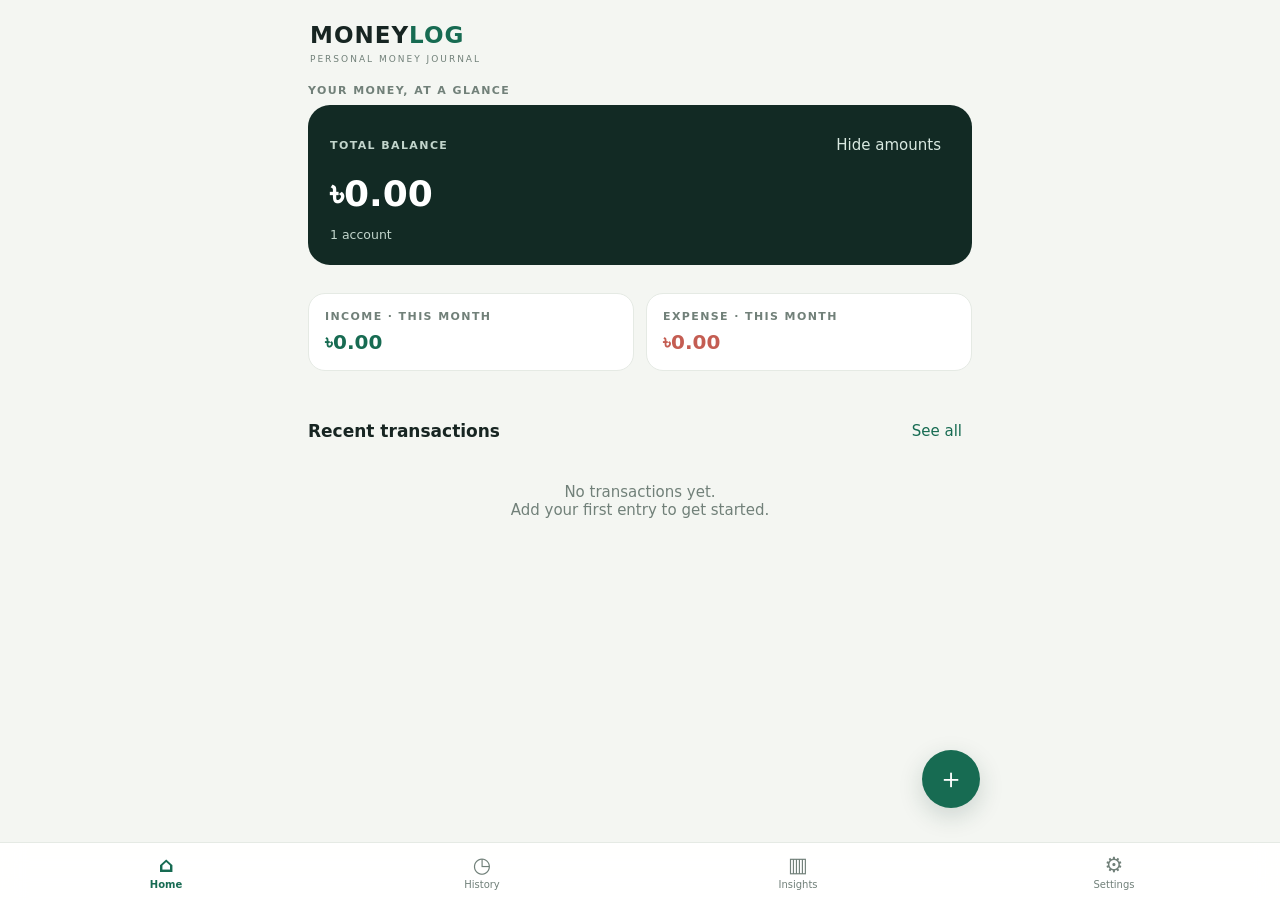
==== index.html @ 6a35c2cf "Initial commit" ====
<!doctype html>
<html lang="en"><head><meta charset="utf-8"><meta name="viewport" content="width=device-width,initial-scale=1,viewport-fit=cover"><meta name="theme-color" content="#101b19"><meta name="description" content="MONEYLOG — Your money. Your record. Your control."><link rel="manifest" href="manifest.json"><link rel="icon" href="icon.svg"><link rel="stylesheet" href="styles.css"><title>MONEYLOG — Personal Money Journal</title></head><body>
<div class="app"><header><div><div class="brand">MONEY<span>LOG</span></div><small>PERSONAL MONEY JOURNAL</small></div><button id="install" class="ghost" hidden>Install app</button></header>
<main id="view"></main><nav class="tabs"><button data-tab="home" class="active">⌂<small>Home</small></button><button data-tab="history">◷<small>History</small></button><button data-tab="insights">▥<small>Insights</small></button><button data-tab="settings">⚙<small>Settings</small></button></nav></div>
<div id="modal" class="modal hidden"></div><script src="app.js"></script></body></html>
---- styles.css ----
*{box-sizing:border-box} :root{--bg:#f4f6f2;--panel:#fff;--ink:#172522;--muted:#718079;--line:#e5eae4;--green:#176b52;--soft:#e6f2eb;--red:#c45d52}body{margin:0;background:var(--bg);color:var(--ink);font:15px Inter,system-ui,-apple-system,sans-serif}.app{max-width:720px;margin:auto;min-height:100dvh;padding:env(safe-area-inset-top) 18px calc(86px + env(safe-area-inset-bottom))}header{display:flex;justify-content:space-between;align-items:center;padding:22px 2px 18px}.brand{font-weight:850;font-size:23px;letter-spacing:1px}.brand span{color:var(--green)}header small{font-size:9px;letter-spacing:2px;color:var(--muted)}h1{font-size:25px;margin:8px 0 18px}.muted{color:var(--muted)}.eyebrow{font-size:11px;letter-spacing:1.4px;color:var(--muted);font-weight:700}.balance{background:#122a24;color:white;border-radius:22px;padding:22px;margin:8px 0 16px}.balance .amount{font-size:36px;font-weight:750;margin:10px 0}.balance button{color:#d9e9e1}.row{display:flex;justify-content:space-between;align-items:center;gap:12px}.grid{display:grid;grid-template-columns:1fr 1fr;gap:12px}.card{background:var(--panel);border:1px solid var(--line);border-radius:17px;padding:16px;margin:12px 0}.metric{font-size:20px;font-weight:750;margin-top:7px}.positive{color:var(--green)}.negative{color:var(--red)}button,input,select,textarea{font:inherit}button{border:0;cursor:pointer}.primary{background:var(--green);color:white;padding:13px 17px;border-radius:13px;font-weight:700}.ghost{background:transparent;color:var(--green);padding:9px}.fab{position:fixed;bottom:92px;right:max(20px,calc((100vw - 680px)/2));border-radius:50%;width:58px;height:58px;background:var(--green);color:white;font-size:28px;box-shadow:0 8px 25px #173d302e}.tabs{position:fixed;bottom:0;left:0;right:0;display:flex;justify-content:space-around;background:#ffffffed;border-top:1px solid var(--line);padding:9px 8px calc(9px + env(safe-area-inset-bottom));backdrop-filter:blur(12px)}.tabs button{background:none;color:var(--muted);font-size:21px;display:grid;gap:2px;justify-items:center;min-width:62px}.tabs small{font-size:10px}.tabs .active{color:var(--green);font-weight:700}.item{display:flex;align-items:center;gap:12px;padding:13px 0;border-bottom:1px solid var(--line)}.item:last-child{border:0}.bubble{width:40px;height:40px;border-radius:13px;background:var(--soft);display:grid;place-items:center}.item .detail{flex:1;min-width:0}.item strong{display:block}.item small{color:var(--muted)}.amount{font-weight:750}.section{margin-top:24px}.section h2{font-size:17px}.empty{text-align:center;padding:28px 10px;color:var(--muted)}.modal{position:fixed;inset:0;background:#07130fc2;display:flex;align-items:flex-end;justify-content:center;z-index:5}.modal.hidden{display:none}.sheet{background:var(--bg);width:min(100%,720px);max-height:92dvh;overflow:auto;border-radius:22px 22px 0 0;padding:22px 20px calc(24px + env(safe-area-inset-bottom))}.sheet h2{margin:0 0 18px}.field{margin:13px 0}.field label{display:block;font-size:12px;color:var(--muted);font-weight:650;margin-bottom:6px}.field input,.field select,.field textarea{width:100%;border:1px solid var(--line);background:white;border-radius:11px;padding:13px;color:var(--ink)}.type-switch{display:flex;background:#e7ece7;border-radius:12px;padding:4px}.type-switch button{flex:1;padding:10px;border-radius:9px;background:transparent}.type-switch .chosen{background:white;color:var(--green);font-weight:700}.actions{display:flex;gap:9px;margin-top:18px}.actions>*{flex:1}.link{background:transparent;color:var(--green);padding:10px}.bar{height:8px;background:#e8eee9;border-radius:10px;overflow:hidden}.bar span{display:block;height:100%;background:var(--green)}.hidden{display:none!important}@media(min-width:600px){.app{padding-left:28px;padding-right:28px}.modal{align-items:center}.sheet{border-radius:22px;margin:20px}}
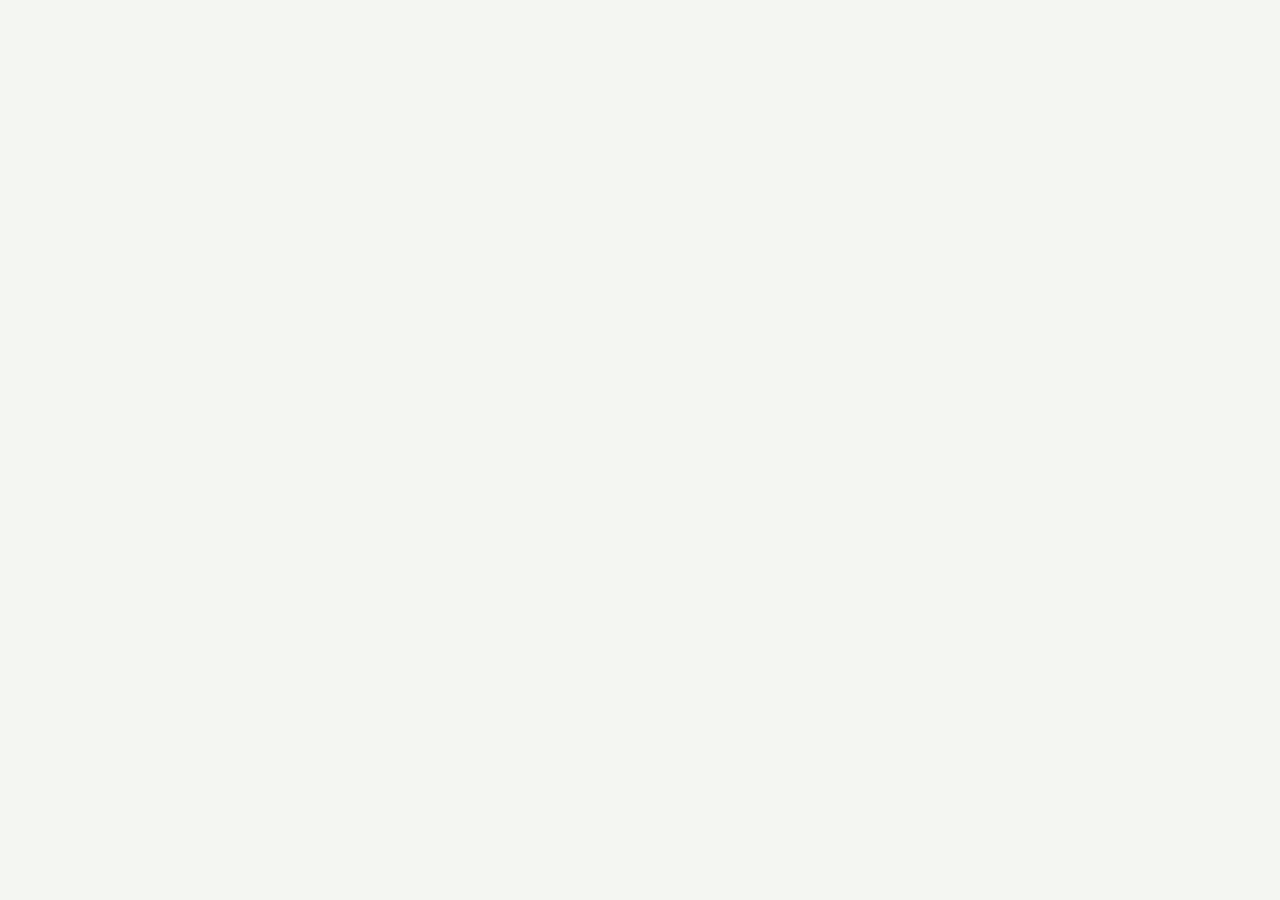
==== commit 5c07e9c4: "Update index.html" ====
--- a/index.html
+++ b/index.html
@@ -1,5 +1,19 @@
 <!doctype html>
-<html lang="en"><head><meta charset="utf-8"><meta name="viewport" content="width=device-width,initial-scale=1,viewport-fit=cover"><meta name="theme-color" content="#101b19"><meta name="description" content="MONEYLOG — Your money. Your record. Your control."><link rel="manifest" href="manifest.json"><link rel="icon" href="icon.svg"><link rel="stylesheet" href="styles.css"><title>MONEYLOG — Personal Money Journal</title></head><body>
-<div class="app"><header><div><div class="brand">MONEY<span>LOG</span></div><small>PERSONAL MONEY JOURNAL</small></div><button id="install" class="ghost" hidden>Install app</button></header>
-<main id="view"></main><nav class="tabs"><button data-tab="home" class="active">⌂<small>Home</small></button><button data-tab="history">◷<small>History</small></button><button data-tab="insights">▥<small>Insights</small></button><button data-tab="settings">⚙<small>Settings</small></button></nav></div>
-<div id="modal" class="modal hidden"></div><script src="app.js"></script></body></html>+<html lang="en">
+<head>
+  <meta charset="utf-8">
+  <meta name="viewport" content="width=device-width,initial-scale=1,viewport-fit=cover">
+  <meta name="theme-color" content="#0d211b">
+  <meta name="description" content="MONEYLOG — Your money. Your record. Your control.">
+  <link rel="manifest" href="manifest.json">
+  <link rel="icon" href="icon.svg">
+  <link rel="stylesheet" href="styles.css">
+  <title>MONEYLOG — Personal Money Journal</title>
+</head>
+<body>
+  <div id="app"></div>
+  <div id="toast" class="toast" aria-live="polite"></div>
+  <div id="modal-root"></div>
+  <script src="app.js"></script>
+</body>
+</html>
--- a/styles.css
+++ b/styles.css
@@ -1 +1,49 @@
-*{box-sizing:border-box} :root{--bg:#f4f6f2;--panel:#fff;--ink:#172522;--muted:#718079;--line:#e5eae4;--green:#176b52;--soft:#e6f2eb;--red:#c45d52}body{margin:0;background:var(--bg);color:var(--ink);font:15px Inter,system-ui,-apple-system,sans-serif}.app{max-width:720px;margin:auto;min-height:100dvh;padding:env(safe-area-inset-top) 18px calc(86px + env(safe-area-inset-bottom))}header{display:flex;justify-content:space-between;align-items:center;padding:22px 2px 18px}.brand{font-weight:850;font-size:23px;letter-spacing:1px}.brand span{color:var(--green)}header small{font-size:9px;letter-spacing:2px;color:var(--muted)}h1{font-size:25px;margin:8px 0 18px}.muted{color:var(--muted)}.eyebrow{font-size:11px;letter-spacing:1.4px;color:var(--muted);font-weight:700}.balance{background:#122a24;color:white;border-radius:22px;padding:22px;margin:8px 0 16px}.balance .amount{font-size:36px;font-weight:750;margin:10px 0}.balance button{color:#d9e9e1}.row{display:flex;justify-content:space-between;align-items:center;gap:12px}.grid{display:grid;grid-template-columns:1fr 1fr;gap:12px}.card{background:var(--panel);border:1px solid var(--line);border-radius:17px;padding:16px;margin:12px 0}.metric{font-size:20px;font-weight:750;margin-top:7px}.positive{color:var(--green)}.negative{color:var(--red)}button,input,select,textarea{font:inherit}button{border:0;cursor:pointer}.primary{background:var(--green);color:white;padding:13px 17px;border-radius:13px;font-weight:700}.ghost{background:transparent;color:var(--green);padding:9px}.fab{position:fixed;bottom:92px;right:max(20px,calc((100vw - 680px)/2));border-radius:50%;width:58px;height:58px;background:var(--green);color:white;font-size:28px;box-shadow:0 8px 25px #173d302e}.tabs{position:fixed;bottom:0;left:0;right:0;display:flex;justify-content:space-around;background:#ffffffed;border-top:1px solid var(--line);padding:9px 8px calc(9px + env(safe-area-inset-bottom));backdrop-filter:blur(12px)}.tabs button{background:none;color:var(--muted);font-size:21px;display:grid;gap:2px;justify-items:center;min-width:62px}.tabs small{font-size:10px}.tabs .active{color:var(--green);font-weight:700}.item{display:flex;align-items:center;gap:12px;padding:13px 0;border-bottom:1px solid var(--line)}.item:last-child{border:0}.bubble{width:40px;height:40px;border-radius:13px;background:var(--soft);display:grid;place-items:center}.item .detail{flex:1;min-width:0}.item strong{display:block}.item small{color:var(--muted)}.amount{font-weight:750}.section{margin-top:24px}.section h2{font-size:17px}.empty{text-align:center;padding:28px 10px;color:var(--muted)}.modal{position:fixed;inset:0;background:#07130fc2;display:flex;align-items:flex-end;justify-content:center;z-index:5}.modal.hidden{display:none}.sheet{background:var(--bg);width:min(100%,720px);max-height:92dvh;overflow:auto;border-radius:22px 22px 0 0;padding:22px 20px calc(24px + env(safe-area-inset-bottom))}.sheet h2{margin:0 0 18px}.field{margin:13px 0}.field label{display:block;font-size:12px;color:var(--muted);font-weight:650;margin-bottom:6px}.field input,.field select,.field textarea{width:100%;border:1px solid var(--line);background:white;border-radius:11px;padding:13px;color:var(--ink)}.type-switch{display:flex;background:#e7ece7;border-radius:12px;padding:4px}.type-switch button{flex:1;padding:10px;border-radius:9px;background:transparent}.type-switch .chosen{background:white;color:var(--green);font-weight:700}.actions{display:flex;gap:9px;margin-top:18px}.actions>*{flex:1}.link{background:transparent;color:var(--green);padding:10px}.bar{height:8px;background:#e8eee9;border-radius:10px;overflow:hidden}.bar span{display:block;height:100%;background:var(--green)}.hidden{display:none!important}@media(min-width:600px){.app{padding-left:28px;padding-right:28px}.modal{align-items:center}.sheet{border-radius:22px;margin:20px}}+:root{
+  --bg:#f4f6f2;--surface:#fff;--surface-2:#eef3ef;--surface-3:#e5ece7;
+  --ink:#13201c;--muted:#6f7d76;--line:#dfe7e1;--brand:#155c47;--brand-2:#0d211b;
+  --brand-soft:#dff0e8;--income:#16724e;--income-soft:#e0f3e9;--expense:#bf5d4f;--expense-soft:#fbe8e4;
+  --warning:#aa6b18;--shadow:0 18px 50px rgba(13,33,27,.08);--radius:22px
+}
+[data-theme="dark"]{
+  --bg:#0d1411;--surface:#141d19;--surface-2:#1b2822;--surface-3:#24342c;
+  --ink:#edf5f0;--muted:#9aa9a1;--line:#2b3a33;--brand:#53b18b;--brand-2:#09120f;
+  --brand-soft:#1b3b2f;--income:#55c18f;--income-soft:#163b2b;--expense:#ef7e70;--expense-soft:#472522;
+  --warning:#efb15d;--shadow:0 18px 50px rgba(0,0,0,.3)
+}
+*{box-sizing:border-box}
+html{scroll-behavior:smooth}
+body{margin:0;background:var(--bg);color:var(--ink);font:15px/1.45 Inter,ui-sans-serif,system-ui,-apple-system,BlinkMacSystemFont,"Segoe UI",sans-serif;min-height:100dvh}
+button,input,select,textarea{font:inherit}button{cursor:pointer}
+button:disabled{cursor:not-allowed;opacity:.55}
+.app-shell{min-height:100dvh;display:grid;grid-template-columns:240px minmax(0,1fr)}
+.sidebar{position:sticky;top:0;height:100dvh;padding:25px 16px 18px;border-right:1px solid var(--line);background:color-mix(in srgb,var(--surface) 95%,transparent);display:flex;flex-direction:column;gap:18px}
+.brand{padding:4px 10px 12px}.brand-name{font-size:24px;font-weight:900;letter-spacing:.04em}.brand-name span{color:var(--brand)}.brand-tag{color:var(--muted);font-size:10px;letter-spacing:.16em;margin-top:2px}
+.nav{display:grid;gap:5px}.nav button,.mobile-nav button{border:0;background:none;color:var(--muted);border-radius:14px;padding:11px 12px;display:flex;align-items:center;gap:11px;text-align:left;font-weight:700}.nav button.active,.nav button:hover,.mobile-nav button.active{background:var(--surface-2);color:var(--brand)}
+.nav-ico{width:20px;height:20px;display:grid;place-items:center}.sidebar-spacer{flex:1}.side-card{border:1px solid var(--line);border-radius:18px;padding:13px;background:var(--surface-2)}.side-card strong{display:block}.side-card small{color:var(--muted)}
+.main{min-width:0;padding:30px clamp(18px,3vw,44px) 120px}.content{max-width:1020px;margin:0 auto}
+.topbar{display:flex;align-items:flex-start;justify-content:space-between;gap:18px;margin-bottom:22px}.kicker{font-size:11px;letter-spacing:.14em;color:var(--muted);font-weight:850}.page-title{font-size:clamp(28px,4vw,38px);line-height:1.06;margin:5px 0 0;letter-spacing:-.03em}.top-actions{display:flex;gap:8px;flex-wrap:wrap;justify-content:flex-end}
+.btn{border:0;border-radius:13px;padding:11px 15px;font-weight:800;display:inline-flex;align-items:center;justify-content:center;gap:8px}.btn-primary{background:var(--brand);color:#fff}.btn-soft{background:var(--brand-soft);color:var(--brand)}.btn-ghost{background:transparent;color:var(--muted)}.btn-danger{background:var(--expense-soft);color:var(--expense)}.btn-icon{width:42px;height:42px;padding:0}
+.grid{display:grid;gap:14px}.grid-2{grid-template-columns:repeat(2,minmax(0,1fr))}.grid-3{grid-template-columns:repeat(3,minmax(0,1fr))}.grid-4{grid-template-columns:repeat(4,minmax(0,1fr))}
+.card{border:1px solid var(--line);background:var(--surface);border-radius:var(--radius);padding:18px;box-shadow:0 1px 0 rgba(255,255,255,.04)}.card-title{font-size:16px;font-weight:850}.muted{color:var(--muted)}.mini{font-size:12px;color:var(--muted)}
+.hero{background:linear-gradient(145deg,var(--brand-2),#173c30 72%,#1c4a3a);color:#fff;border-radius:28px;padding:24px;position:relative;overflow:hidden;box-shadow:var(--shadow)}.hero:after{content:"";position:absolute;width:230px;height:230px;border-radius:50%;right:-100px;top:-110px;background:rgba(120,220,180,.1);filter:blur(2px)}.hero .label{color:#b7d8cb}.hero-amount{font-size:clamp(36px,6vw,58px);font-weight:900;letter-spacing:-.05em;margin:9px 0 18px}.hero-row{display:flex;align-items:center;justify-content:space-between;gap:12px;position:relative;z-index:1}
+.stat{padding:15px 16px}.stat .label{font-size:11px;color:var(--muted);font-weight:800;letter-spacing:.08em}.stat strong{display:block;font-size:21px;margin-top:5px}.income{color:var(--income)}.expense{color:var(--expense)}
+.quick-grid{display:grid;grid-template-columns:1.3fr 1fr 1fr;gap:10px}.quick{min-height:76px;border:1px solid var(--line);border-radius:18px;background:var(--surface);padding:14px;text-align:left;display:flex;align-items:center;gap:12px}.quick:hover{transform:translateY(-1px);box-shadow:var(--shadow)}.quick .qicon{width:42px;height:42px;border-radius:13px;display:grid;place-items:center;font-size:21px;background:var(--surface-2)}.quick strong{display:block}.quick small{color:var(--muted)}
+.section{margin-top:18px}.section-head{display:flex;align-items:center;justify-content:space-between;gap:10px;margin-bottom:10px}.section-head h2{font-size:17px;margin:0}.list{display:grid}.row{display:flex;align-items:center;gap:12px}.list-row{display:flex;align-items:center;gap:12px;padding:13px 0;border-bottom:1px solid var(--line)}.list-row:last-child{border-bottom:0}.avatar{width:42px;height:42px;border-radius:13px;display:grid;place-items:center;background:var(--surface-2);flex:none}.grow{flex:1;min-width:0}.grow strong,.truncate{white-space:nowrap;overflow:hidden;text-overflow:ellipsis}.list-row small{color:var(--muted)}.money{font-weight:850;text-align:right;white-space:nowrap}.money.positive{color:var(--income)}.money.negative{color:var(--expense)}
+.empty{padding:24px 14px;text-align:center;color:var(--muted);border:1px dashed var(--line);border-radius:16px}.empty strong{display:block;color:var(--ink);margin-bottom:4px}
+.accounts-grid{display:grid;grid-template-columns:repeat(3,minmax(0,1fr));gap:10px}.account-card{padding:14px;border:1px solid var(--line);border-radius:17px;background:var(--surface)}.account-card strong{display:block}.account-card .amount{font-size:21px;font-weight:900;margin:9px 0 3px}.pill{display:inline-flex;align-items:center;gap:6px;border-radius:999px;padding:5px 9px;font-size:11px;font-weight:800;background:var(--surface-2);color:var(--muted)}
+.progress{height:9px;border-radius:999px;background:var(--surface-3);overflow:hidden}.progress span{display:block;height:100%;border-radius:inherit;background:var(--brand)}.goal-grid{display:grid;grid-template-columns:repeat(2,minmax(0,1fr));gap:12px}
+.filters{display:grid;grid-template-columns:2fr repeat(4,minmax(120px,1fr));gap:8px}.input,.select,.textarea{width:100%;border:1px solid var(--line);background:var(--surface);color:var(--ink);border-radius:12px;padding:11px 12px;outline:none}.input:focus,.select:focus,.textarea:focus{border-color:var(--brand);box-shadow:0 0 0 3px color-mix(in srgb,var(--brand) 12%,transparent)}
+.table-wrap{overflow:auto;border:1px solid var(--line);border-radius:20px;background:var(--surface)}table{width:100%;border-collapse:collapse;min-width:680px}th,td{text-align:left;padding:12px 14px;border-bottom:1px solid var(--line);white-space:nowrap}th{font-size:11px;text-transform:uppercase;letter-spacing:.08em;color:var(--muted);background:var(--surface-2)}tbody tr:hover{background:var(--surface-2)}td:last-child,th:last-child{text-align:right}
+.chart{display:grid;gap:12px}.bar-item{display:grid;grid-template-columns:100px 1fr 80px;gap:9px;align-items:center}.bar-track{height:10px;border-radius:99px;background:var(--surface-3);overflow:hidden}.bar-track span{display:block;height:100%;border-radius:inherit;background:var(--brand)}
+.setting-list{display:grid;gap:8px}.setting{display:flex;align-items:center;justify-content:space-between;gap:14px;padding:14px 0;border-bottom:1px solid var(--line)}.setting:last-child{border:0}.setting-title{font-weight:800}.setting-desc{font-size:12px;color:var(--muted);margin-top:2px}.switch{position:relative;width:46px;height:28px;flex:none}.switch input{opacity:0;width:0;height:0}.slider{position:absolute;inset:0;border-radius:99px;background:var(--surface-3);transition:.18s}.slider:before{content:"";position:absolute;width:22px;height:22px;border-radius:50%;left:3px;top:3px;background:#fff;box-shadow:0 2px 8px rgba(0,0,0,.18);transition:.18s}.switch input:checked+.slider{background:var(--brand)}.switch input:checked+.slider:before{transform:translateX(18px)}
+.mobile-nav{display:none;position:fixed;z-index:20;bottom:0;left:0;right:0;padding:8px 9px calc(8px + env(safe-area-inset-bottom));background:color-mix(in srgb,var(--surface) 93%,transparent);backdrop-filter:blur(18px);border-top:1px solid var(--line);justify-content:space-around}.mobile-nav button{display:grid;justify-items:center;gap:2px;font-size:11px;padding:8px 12px}.fab{position:fixed;right:22px;bottom:92px;width:60px;height:60px;border-radius:20px;border:0;background:var(--brand);color:#fff;font-size:30px;box-shadow:0 18px 30px rgba(21,92,71,.28);z-index:8}
+.modal-backdrop{position:fixed;inset:0;z-index:30;background:rgba(4,11,8,.58);display:grid;place-items:center;padding:18px}.modal{width:min(680px,100%);max-height:min(92dvh,900px);overflow:auto;background:var(--surface);border:1px solid var(--line);border-radius:24px;box-shadow:0 35px 80px rgba(0,0,0,.28)}.modal.wide{width:min(920px,100%)}.modal-head{padding:18px 20px 13px;display:flex;align-items:flex-start;justify-content:space-between;gap:10px;border-bottom:1px solid var(--line);position:sticky;top:0;background:var(--surface);z-index:2}.modal-head h2{margin:0;font-size:20px}.modal-body{padding:18px 20px 22px}.form-grid{display:grid;gap:12px}.form-grid.two{grid-template-columns:repeat(2,minmax(0,1fr))}.field{display:grid;gap:6px}.field label{font-size:12px;font-weight:800;color:var(--muted)}.field-help{font-size:11px;color:var(--muted)}.choice-row{display:flex;gap:7px;flex-wrap:wrap}.choice{border:1px solid var(--line);background:var(--surface);color:var(--muted);padding:10px 12px;border-radius:12px;font-weight:750}.choice.active{border-color:var(--brand);background:var(--brand-soft);color:var(--brand)}.modal-actions{display:flex;justify-content:flex-end;gap:8px;margin-top:18px;flex-wrap:wrap}
+.auth{min-height:100dvh;display:grid;place-items:center;padding:20px;background:radial-gradient(circle at 50% -10%,#1f5c46 0,#0d211b 33%,var(--bg) 70%)}.auth-card{width:min(460px,100%);background:var(--surface);border-radius:28px;border:1px solid var(--line);padding:28px;box-shadow:var(--shadow)}.auth-brand{text-align:center;margin-bottom:22px}.auth-brand .brand-name{font-size:32px}.auth-title{font-size:26px;letter-spacing:-.03em;margin:8px 0}.auth-copy{color:var(--muted);margin:0 0 20px}.password-wrap{position:relative}.password-wrap .input{padding-right:50px}.reveal{position:absolute;right:7px;top:7px;width:38px;height:38px;border-radius:10px;border:0;background:transparent;color:var(--muted)}
+.lock-overlay{min-height:100dvh;display:grid;place-items:center;padding:20px;background:var(--bg)}
+.update-banner{display:flex;align-items:center;justify-content:space-between;gap:14px;background:var(--brand-soft);border:1px solid color-mix(in srgb,var(--brand) 20%,var(--line));border-radius:18px;padding:13px 15px;margin-bottom:14px}.update-banner strong{display:block}.update-banner small{color:var(--muted)}
+.toast{position:fixed;left:50%;bottom:22px;z-index:80;transform:translate(-50%,20px);background:var(--brand-2);color:#fff;padding:11px 14px;border-radius:12px;opacity:0;pointer-events:none;transition:.22s;max-width:min(420px,90vw);text-align:center}.toast.show{opacity:1;transform:translate(-50%,0)}
+.install-hint{padding:10px 12px;border:1px solid var(--line);border-radius:13px;background:var(--surface-2);color:var(--muted);font-size:12px}.hidden{display:none!important}
+@media(max-width:900px){.app-shell{display:block}.sidebar{display:none}.mobile-nav{display:flex}.main{padding-bottom:118px}.grid-4{grid-template-columns:repeat(2,minmax(0,1fr))}.accounts-grid{grid-template-columns:repeat(2,minmax(0,1fr))}.filters{grid-template-columns:1fr 1fr}.filters .search{grid-column:1/-1}.quick-grid{grid-template-columns:1fr 1fr}.quick:first-child{grid-column:1/-1}}
+@media(max-width:620px){.main{padding:17px 14px 112px}.topbar{align-items:center}.top-actions .optional{display:none}.grid-2,.grid-3,.goal-grid,.form-grid.two{grid-template-columns:1fr}.grid-4{grid-template-columns:1fr 1fr}.hero{padding:20px;border-radius:23px}.hero-amount{font-size:42px}.accounts-grid{grid-template-columns:1fr 1fr}.bar-item{grid-template-columns:82px 1fr 62px}.modal-backdrop{padding:0;align-items:end}.modal{max-height:94dvh;border-radius:24px 24px 0 0}.modal-head{position:sticky}.fab{right:17px;bottom:96px;width:56px;height:56px}.filters{grid-template-columns:1fr}.filters .search{grid-column:auto}.page-title{font-size:29px}.top-actions{gap:5px}.btn{padding:10px 12px}.hero-row{align-items:flex-start}.hero-row .btn{flex:none}}
+@media(max-width:380px){.accounts-grid{grid-template-columns:1fr}.quick-grid{grid-template-columns:1fr}.quick:first-child{grid-column:auto}}
+@media(prefers-reduced-motion:reduce){*{scroll-behavior:auto!important;transition:none!important;animation:none!important}}
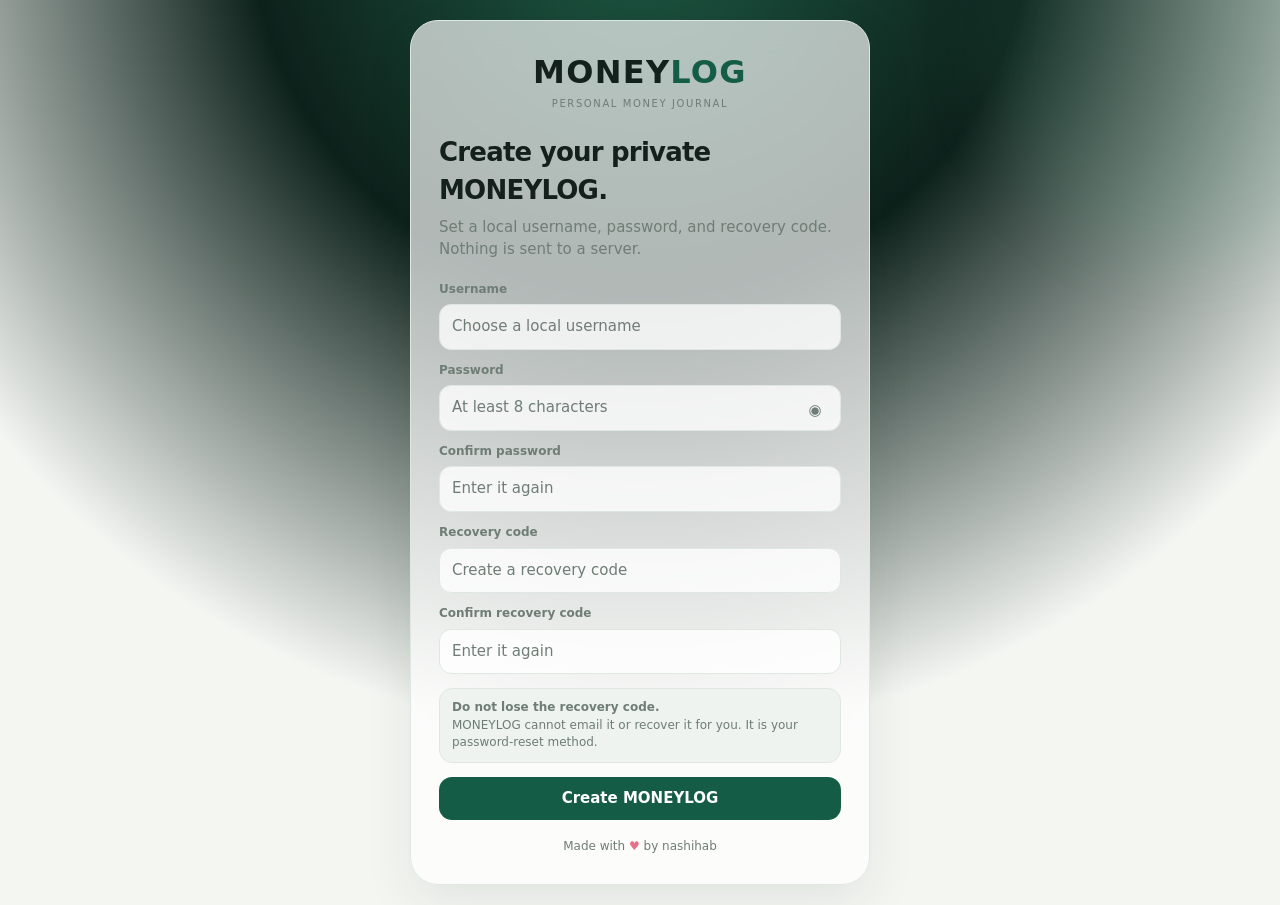
==== commit cbcc0ae1: "2.1.2" ====
--- a/index.html
+++ b/index.html
@@ -4,11 +4,11 @@
   <meta charset="utf-8">
   <meta name="viewport" content="width=device-width,initial-scale=1,viewport-fit=cover">
   <meta name="theme-color" content="#0d211b">
-  <meta name="description" content="MONEYLOG — Your money. Your record. Your control.">
+  <meta name="description" content="MONEYLOG - Your money. Your record. Your control.">
   <link rel="manifest" href="manifest.json">
   <link rel="icon" href="icon.svg">
   <link rel="stylesheet" href="styles.css">
-  <title>MONEYLOG — Personal Money Journal</title>
+  <title>MONEYLOG - Personal Money Journal</title>
 </head>
 <body>
   <div id="app"></div>
--- a/styles.css
+++ b/styles.css
@@ -2,21 +2,21 @@
   --bg:#f4f6f2;--surface:#fff;--surface-2:#eef3ef;--surface-3:#e5ece7;
   --ink:#13201c;--muted:#6f7d76;--line:#dfe7e1;--brand:#155c47;--brand-2:#0d211b;
   --brand-soft:#dff0e8;--income:#16724e;--income-soft:#e0f3e9;--expense:#bf5d4f;--expense-soft:#fbe8e4;
-  --warning:#aa6b18;--shadow:0 18px 50px rgba(13,33,27,.08);--radius:22px
+  --warning:#aa6b18;--shadow:0 18px 50px rgba(13,33,27,.08);--radius:22px;--glass-bg:rgba(255,255,255,.68);--glass-border:rgba(255,255,255,.62);--focus:rgba(21,92,71,.16)
 }
 [data-theme="dark"]{
   --bg:#0d1411;--surface:#141d19;--surface-2:#1b2822;--surface-3:#24342c;
   --ink:#edf5f0;--muted:#9aa9a1;--line:#2b3a33;--brand:#53b18b;--brand-2:#09120f;
   --brand-soft:#1b3b2f;--income:#55c18f;--income-soft:#163b2b;--expense:#ef7e70;--expense-soft:#472522;
-  --warning:#efb15d;--shadow:0 18px 50px rgba(0,0,0,.3)
+  --warning:#efb15d;--shadow:0 20px 55px rgba(0,0,0,.34);--glass-bg:rgba(22,31,27,.78);--glass-border:rgba(173,208,193,.13);--focus:rgba(83,177,139,.22)
 }
 *{box-sizing:border-box}
-html{scroll-behavior:smooth}
-body{margin:0;background:var(--bg);color:var(--ink);font:15px/1.45 Inter,ui-sans-serif,system-ui,-apple-system,BlinkMacSystemFont,"Segoe UI",sans-serif;min-height:100dvh}
-button,input,select,textarea{font:inherit}button{cursor:pointer}
+html{scroll-behavior:smooth} [data-theme="light"]{color-scheme:light} [data-theme="dark"]{color-scheme:dark}
+body{margin:0;background:var(--bg);color:var(--ink);color-scheme:light;font:15px/1.45 Inter,ui-sans-serif,system-ui,-apple-system,BlinkMacSystemFont,"Segoe UI",sans-serif;min-height:100dvh}
+button,input,select,textarea{font:inherit;color:var(--ink)}button{cursor:pointer}input::placeholder,textarea::placeholder{color:var(--muted);opacity:1}option{background:var(--surface);color:var(--ink)}code{color:var(--brand)}
 button:disabled{cursor:not-allowed;opacity:.55}
 .app-shell{min-height:100dvh;display:grid;grid-template-columns:240px minmax(0,1fr)}
-.sidebar{position:sticky;top:0;height:100dvh;padding:25px 16px 18px;border-right:1px solid var(--line);background:color-mix(in srgb,var(--surface) 95%,transparent);display:flex;flex-direction:column;gap:18px}
+.sidebar{position:sticky;top:0;height:100dvh;padding:25px 16px 18px;border-right:1px solid var(--line);background:color-mix(in srgb,var(--surface) 88%,transparent);backdrop-filter:blur(18px);-webkit-backdrop-filter:blur(18px);display:flex;flex-direction:column;gap:18px}
 .brand{padding:4px 10px 12px}.brand-name{font-size:24px;font-weight:900;letter-spacing:.04em}.brand-name span{color:var(--brand)}.brand-tag{color:var(--muted);font-size:10px;letter-spacing:.16em;margin-top:2px}
 .nav{display:grid;gap:5px}.nav button,.mobile-nav button{border:0;background:none;color:var(--muted);border-radius:14px;padding:11px 12px;display:flex;align-items:center;gap:11px;text-align:left;font-weight:700}.nav button.active,.nav button:hover,.mobile-nav button.active{background:var(--surface-2);color:var(--brand)}
 .nav-ico{width:20px;height:20px;display:grid;place-items:center}.sidebar-spacer{flex:1}.side-card{border:1px solid var(--line);border-radius:18px;padding:13px;background:var(--surface-2)}.side-card strong{display:block}.side-card small{color:var(--muted)}
@@ -24,21 +24,21 @@
 .topbar{display:flex;align-items:flex-start;justify-content:space-between;gap:18px;margin-bottom:22px}.kicker{font-size:11px;letter-spacing:.14em;color:var(--muted);font-weight:850}.page-title{font-size:clamp(28px,4vw,38px);line-height:1.06;margin:5px 0 0;letter-spacing:-.03em}.top-actions{display:flex;gap:8px;flex-wrap:wrap;justify-content:flex-end}
 .btn{border:0;border-radius:13px;padding:11px 15px;font-weight:800;display:inline-flex;align-items:center;justify-content:center;gap:8px}.btn-primary{background:var(--brand);color:#fff}.btn-soft{background:var(--brand-soft);color:var(--brand)}.btn-ghost{background:transparent;color:var(--muted)}.btn-danger{background:var(--expense-soft);color:var(--expense)}.btn-icon{width:42px;height:42px;padding:0}
 .grid{display:grid;gap:14px}.grid-2{grid-template-columns:repeat(2,minmax(0,1fr))}.grid-3{grid-template-columns:repeat(3,minmax(0,1fr))}.grid-4{grid-template-columns:repeat(4,minmax(0,1fr))}
-.card{border:1px solid var(--line);background:var(--surface);border-radius:var(--radius);padding:18px;box-shadow:0 1px 0 rgba(255,255,255,.04)}.card-title{font-size:16px;font-weight:850}.muted{color:var(--muted)}.mini{font-size:12px;color:var(--muted)}
-.hero{background:linear-gradient(145deg,var(--brand-2),#173c30 72%,#1c4a3a);color:#fff;border-radius:28px;padding:24px;position:relative;overflow:hidden;box-shadow:var(--shadow)}.hero:after{content:"";position:absolute;width:230px;height:230px;border-radius:50%;right:-100px;top:-110px;background:rgba(120,220,180,.1);filter:blur(2px)}.hero .label{color:#b7d8cb}.hero-amount{font-size:clamp(36px,6vw,58px);font-weight:900;letter-spacing:-.05em;margin:9px 0 18px}.hero-row{display:flex;align-items:center;justify-content:space-between;gap:12px;position:relative;z-index:1}
+.card,.account-card,.quick,.table-wrap,.modal,.auth-card{border:1px solid color-mix(in srgb,var(--glass-border) 75%,var(--line));background:var(--glass-bg);backdrop-filter:blur(18px);-webkit-backdrop-filter:blur(18px);box-shadow:0 12px 35px rgba(0,0,0,.04),inset 0 1px 0 rgba(255,255,255,.04);border-radius:var(--radius);padding:18px}.account-card,.quick{padding:14px}.card-title{font-size:16px;font-weight:850}.muted{color:var(--muted)}.mini{font-size:12px;color:var(--muted)}
+.hero{background:linear-gradient(145deg,color-mix(in srgb,var(--brand-2) 92%,transparent),#173c30 72%,#1c4a3a);backdrop-filter:blur(18px);-webkit-backdrop-filter:blur(18px);color:#fff;border-radius:28px;padding:24px;position:relative;overflow:hidden;box-shadow:var(--shadow)}.hero:after{content:"";position:absolute;width:230px;height:230px;border-radius:50%;right:-100px;top:-110px;background:rgba(120,220,180,.1);filter:blur(2px)}.hero .label{color:#b7d8cb}.hero-amount{font-size:clamp(36px,6vw,58px);font-weight:900;letter-spacing:-.05em;margin:9px 0 18px}.hero-row{display:flex;align-items:center;justify-content:space-between;gap:12px;position:relative;z-index:1}
 .stat{padding:15px 16px}.stat .label{font-size:11px;color:var(--muted);font-weight:800;letter-spacing:.08em}.stat strong{display:block;font-size:21px;margin-top:5px}.income{color:var(--income)}.expense{color:var(--expense)}
 .quick-grid{display:grid;grid-template-columns:1.3fr 1fr 1fr;gap:10px}.quick{min-height:76px;border:1px solid var(--line);border-radius:18px;background:var(--surface);padding:14px;text-align:left;display:flex;align-items:center;gap:12px}.quick:hover{transform:translateY(-1px);box-shadow:var(--shadow)}.quick .qicon{width:42px;height:42px;border-radius:13px;display:grid;place-items:center;font-size:21px;background:var(--surface-2)}.quick strong{display:block}.quick small{color:var(--muted)}
-.section{margin-top:18px}.section-head{display:flex;align-items:center;justify-content:space-between;gap:10px;margin-bottom:10px}.section-head h2{font-size:17px;margin:0}.list{display:grid}.row{display:flex;align-items:center;gap:12px}.list-row{display:flex;align-items:center;gap:12px;padding:13px 0;border-bottom:1px solid var(--line)}.list-row:last-child{border-bottom:0}.avatar{width:42px;height:42px;border-radius:13px;display:grid;place-items:center;background:var(--surface-2);flex:none}.grow{flex:1;min-width:0}.grow strong,.truncate{white-space:nowrap;overflow:hidden;text-overflow:ellipsis}.list-row small{color:var(--muted)}.money{font-weight:850;text-align:right;white-space:nowrap}.money.positive{color:var(--income)}.money.negative{color:var(--expense)}
+.section{margin-top:18px}.section-head{display:flex;align-items:center;justify-content:space-between;gap:10px;margin-bottom:10px}.section-head h2{font-size:17px;margin:0}.list{display:grid}.row{display:flex;align-items:center;gap:12px}.list-row{display:flex;align-items:center;gap:12px;padding:13px 0;border-bottom:1px solid var(--line)}.list-row:last-child{border-bottom:0}.avatar{width:42px;height:42px;border-radius:13px;display:grid;place-items:center;background:var(--surface-2);flex:none}.grow{flex:1;min-width:0}.grow strong,.truncate{white-space:nowrap;overflow:hidden;text-overflow:ellipsis}.grow strong{display:block}.list-row small{color:var(--muted)}.money{font-weight:850;text-align:right;white-space:nowrap}.money.positive{color:var(--income)}.money.negative{color:var(--expense)}
 .empty{padding:24px 14px;text-align:center;color:var(--muted);border:1px dashed var(--line);border-radius:16px}.empty strong{display:block;color:var(--ink);margin-bottom:4px}
-.accounts-grid{display:grid;grid-template-columns:repeat(3,minmax(0,1fr));gap:10px}.account-card{padding:14px;border:1px solid var(--line);border-radius:17px;background:var(--surface)}.account-card strong{display:block}.account-card .amount{font-size:21px;font-weight:900;margin:9px 0 3px}.pill{display:inline-flex;align-items:center;gap:6px;border-radius:999px;padding:5px 9px;font-size:11px;font-weight:800;background:var(--surface-2);color:var(--muted)}
+.accounts-grid{display:grid;grid-template-columns:repeat(3,minmax(0,1fr));gap:10px}.account-card{padding:14px;border:1px solid var(--line);border-radius:17px;background:var(--surface)}.account-card strong{display:block;margin-top:10px}.account-card .pill{margin-bottom:2px}.account-card .amount{font-size:21px;font-weight:900;margin:9px 0 3px}.pill{display:inline-flex;align-items:center;gap:6px;border-radius:999px;padding:5px 9px;font-size:11px;font-weight:800;background:var(--surface-2);color:var(--muted)}
 .progress{height:9px;border-radius:999px;background:var(--surface-3);overflow:hidden}.progress span{display:block;height:100%;border-radius:inherit;background:var(--brand)}.goal-grid{display:grid;grid-template-columns:repeat(2,minmax(0,1fr));gap:12px}
-.filters{display:grid;grid-template-columns:2fr repeat(4,minmax(120px,1fr));gap:8px}.input,.select,.textarea{width:100%;border:1px solid var(--line);background:var(--surface);color:var(--ink);border-radius:12px;padding:11px 12px;outline:none}.input:focus,.select:focus,.textarea:focus{border-color:var(--brand);box-shadow:0 0 0 3px color-mix(in srgb,var(--brand) 12%,transparent)}
+.filters{display:grid;grid-template-columns:2fr repeat(4,minmax(120px,1fr));gap:8px}.input,.select,.textarea{width:100%;border:1px solid var(--line);background:color-mix(in srgb,var(--surface) 78%,transparent);color:var(--ink);border-radius:12px;padding:11px 12px;outline:none}.input:focus,.select:focus,.textarea:focus{border-color:var(--brand);box-shadow:0 0 0 3px color-mix(in srgb,var(--brand) 12%,transparent)}
 .table-wrap{overflow:auto;border:1px solid var(--line);border-radius:20px;background:var(--surface)}table{width:100%;border-collapse:collapse;min-width:680px}th,td{text-align:left;padding:12px 14px;border-bottom:1px solid var(--line);white-space:nowrap}th{font-size:11px;text-transform:uppercase;letter-spacing:.08em;color:var(--muted);background:var(--surface-2)}tbody tr:hover{background:var(--surface-2)}td:last-child,th:last-child{text-align:right}
 .chart{display:grid;gap:12px}.bar-item{display:grid;grid-template-columns:100px 1fr 80px;gap:9px;align-items:center}.bar-track{height:10px;border-radius:99px;background:var(--surface-3);overflow:hidden}.bar-track span{display:block;height:100%;border-radius:inherit;background:var(--brand)}
 .setting-list{display:grid;gap:8px}.setting{display:flex;align-items:center;justify-content:space-between;gap:14px;padding:14px 0;border-bottom:1px solid var(--line)}.setting:last-child{border:0}.setting-title{font-weight:800}.setting-desc{font-size:12px;color:var(--muted);margin-top:2px}.switch{position:relative;width:46px;height:28px;flex:none}.switch input{opacity:0;width:0;height:0}.slider{position:absolute;inset:0;border-radius:99px;background:var(--surface-3);transition:.18s}.slider:before{content:"";position:absolute;width:22px;height:22px;border-radius:50%;left:3px;top:3px;background:#fff;box-shadow:0 2px 8px rgba(0,0,0,.18);transition:.18s}.switch input:checked+.slider{background:var(--brand)}.switch input:checked+.slider:before{transform:translateX(18px)}
-.mobile-nav{display:none;position:fixed;z-index:20;bottom:0;left:0;right:0;padding:8px 9px calc(8px + env(safe-area-inset-bottom));background:color-mix(in srgb,var(--surface) 93%,transparent);backdrop-filter:blur(18px);border-top:1px solid var(--line);justify-content:space-around}.mobile-nav button{display:grid;justify-items:center;gap:2px;font-size:11px;padding:8px 12px}.fab{position:fixed;right:22px;bottom:92px;width:60px;height:60px;border-radius:20px;border:0;background:var(--brand);color:#fff;font-size:30px;box-shadow:0 18px 30px rgba(21,92,71,.28);z-index:8}
-.modal-backdrop{position:fixed;inset:0;z-index:30;background:rgba(4,11,8,.58);display:grid;place-items:center;padding:18px}.modal{width:min(680px,100%);max-height:min(92dvh,900px);overflow:auto;background:var(--surface);border:1px solid var(--line);border-radius:24px;box-shadow:0 35px 80px rgba(0,0,0,.28)}.modal.wide{width:min(920px,100%)}.modal-head{padding:18px 20px 13px;display:flex;align-items:flex-start;justify-content:space-between;gap:10px;border-bottom:1px solid var(--line);position:sticky;top:0;background:var(--surface);z-index:2}.modal-head h2{margin:0;font-size:20px}.modal-body{padding:18px 20px 22px}.form-grid{display:grid;gap:12px}.form-grid.two{grid-template-columns:repeat(2,minmax(0,1fr))}.field{display:grid;gap:6px}.field label{font-size:12px;font-weight:800;color:var(--muted)}.field-help{font-size:11px;color:var(--muted)}.choice-row{display:flex;gap:7px;flex-wrap:wrap}.choice{border:1px solid var(--line);background:var(--surface);color:var(--muted);padding:10px 12px;border-radius:12px;font-weight:750}.choice.active{border-color:var(--brand);background:var(--brand-soft);color:var(--brand)}.modal-actions{display:flex;justify-content:flex-end;gap:8px;margin-top:18px;flex-wrap:wrap}
-.auth{min-height:100dvh;display:grid;place-items:center;padding:20px;background:radial-gradient(circle at 50% -10%,#1f5c46 0,#0d211b 33%,var(--bg) 70%)}.auth-card{width:min(460px,100%);background:var(--surface);border-radius:28px;border:1px solid var(--line);padding:28px;box-shadow:var(--shadow)}.auth-brand{text-align:center;margin-bottom:22px}.auth-brand .brand-name{font-size:32px}.auth-title{font-size:26px;letter-spacing:-.03em;margin:8px 0}.auth-copy{color:var(--muted);margin:0 0 20px}.password-wrap{position:relative}.password-wrap .input{padding-right:50px}.reveal{position:absolute;right:7px;top:7px;width:38px;height:38px;border-radius:10px;border:0;background:transparent;color:var(--muted)}
+.mobile-nav{display:none;position:fixed;z-index:20;bottom:0;left:0;right:0;padding:8px 9px calc(8px + env(safe-area-inset-bottom));background:color-mix(in srgb,var(--surface) 93%,transparent);backdrop-filter:blur(18px);border-top:1px solid var(--line);justify-content:space-around}.mobile-nav button{display:grid;justify-items:center;gap:4px;font-size:12px;padding:8px 10px;min-width:68px;font-weight:800;color:var(--muted)}.mobile-nav .nav-ico{width:34px;height:34px;font-size:27px;line-height:1;display:grid;place-items:center}.mobile-nav button span:not(.nav-ico){font-size:11px;line-height:1.1}.fab{position:fixed;right:22px;bottom:92px;width:60px;height:60px;border-radius:20px;border:0;background:var(--brand);color:#fff;font-size:30px;box-shadow:0 18px 30px rgba(21,92,71,.28);z-index:8}
+.modal-backdrop{position:fixed;inset:0;z-index:30;background:rgba(4,11,8,.58);display:grid;place-items:center;padding:18px;backdrop-filter:blur(8px);-webkit-backdrop-filter:blur(8px)}.modal{width:min(680px,100%);max-height:min(92dvh,900px);overflow:auto;background:var(--glass-bg);border:1px solid var(--line);border-radius:24px;box-shadow:0 35px 80px rgba(0,0,0,.28)}.modal.wide{width:min(920px,100%)}.modal-head{padding:18px 20px 13px;display:flex;align-items:flex-start;justify-content:space-between;gap:10px;border-bottom:1px solid var(--line);position:sticky;top:0;background:var(--surface);z-index:2}.modal-head h2{margin:0;font-size:20px}.modal-body{padding:18px 20px 22px}.form-grid{display:grid;gap:12px}.form-grid.two{grid-template-columns:repeat(2,minmax(0,1fr))}.field{display:grid;gap:6px}.field label{font-size:12px;font-weight:800;color:var(--muted)}.field-help{font-size:11px;color:var(--muted)}.choice-row{display:flex;gap:7px;flex-wrap:wrap}.choice{border:1px solid var(--line);background:var(--surface);color:var(--muted);padding:10px 12px;border-radius:12px;font-weight:750}.choice.active{border-color:var(--brand);background:var(--brand-soft);color:var(--brand)}.modal-actions{display:flex;justify-content:flex-end;gap:8px;margin-top:18px;flex-wrap:wrap}
+.auth{min-height:100dvh;display:grid;place-items:center;padding:20px;background:radial-gradient(circle at 50% -10%,#1f5c46 0,#0d211b 33%,var(--bg) 70%);position:relative;overflow:hidden}.auth:before{content:'';position:absolute;width:420px;height:420px;border-radius:50%;background:rgba(82,177,139,.10);filter:blur(30px);top:-160px;right:-120px}.auth-card{width:min(460px,100%);position:relative;z-index:1;background:var(--glass-bg);border-radius:28px;border:1px solid var(--line);padding:28px;box-shadow:var(--shadow)}.auth-brand{text-align:center;margin-bottom:22px}.auth-brand .brand-name{font-size:32px}.auth-title{font-size:26px;letter-spacing:-.03em;margin:8px 0}.auth-copy{color:var(--muted);margin:0 0 20px}.password-wrap{position:relative}.password-wrap .input{padding-right:50px}.reveal{position:absolute;right:7px;top:7px;width:38px;height:38px;border-radius:10px;border:0;background:transparent;color:var(--muted)}
 .lock-overlay{min-height:100dvh;display:grid;place-items:center;padding:20px;background:var(--bg)}
 .update-banner{display:flex;align-items:center;justify-content:space-between;gap:14px;background:var(--brand-soft);border:1px solid color-mix(in srgb,var(--brand) 20%,var(--line));border-radius:18px;padding:13px 15px;margin-bottom:14px}.update-banner strong{display:block}.update-banner small{color:var(--muted)}
 .toast{position:fixed;left:50%;bottom:22px;z-index:80;transform:translate(-50%,20px);background:var(--brand-2);color:#fff;padding:11px 14px;border-radius:12px;opacity:0;pointer-events:none;transition:.22s;max-width:min(420px,90vw);text-align:center}.toast.show{opacity:1;transform:translate(-50%,0)}
@@ -47,3 +47,21 @@
 @media(max-width:620px){.main{padding:17px 14px 112px}.topbar{align-items:center}.top-actions .optional{display:none}.grid-2,.grid-3,.goal-grid,.form-grid.two{grid-template-columns:1fr}.grid-4{grid-template-columns:1fr 1fr}.hero{padding:20px;border-radius:23px}.hero-amount{font-size:42px}.accounts-grid{grid-template-columns:1fr 1fr}.bar-item{grid-template-columns:82px 1fr 62px}.modal-backdrop{padding:0;align-items:end}.modal{max-height:94dvh;border-radius:24px 24px 0 0}.modal-head{position:sticky}.fab{right:17px;bottom:96px;width:56px;height:56px}.filters{grid-template-columns:1fr}.filters .search{grid-column:auto}.page-title{font-size:29px}.top-actions{gap:5px}.btn{padding:10px 12px}.hero-row{align-items:flex-start}.hero-row .btn{flex:none}}
 @media(max-width:380px){.accounts-grid{grid-template-columns:1fr}.quick-grid{grid-template-columns:1fr}.quick:first-child{grid-column:auto}}
 @media(prefers-reduced-motion:reduce){*{scroll-behavior:auto!important;transition:none!important;animation:none!important}}
+
+.auth-footer{margin-top:18px;text-align:center;color:var(--muted);font-size:12px}.auth-footer span,.app-footer span{color:#e86f8a}.app-footer{max-width:1020px;margin:0 auto;padding:0 18px 28px;text-align:center;color:var(--muted);font-size:12px}.install-choice-grid{display:grid;grid-template-columns:1fr 1fr;gap:12px;margin-top:16px}.install-option{display:flex;align-items:center;gap:12px;text-align:left;padding:15px;border:1px solid var(--line);background:var(--surface);color:var(--ink);border-radius:18px}.install-option:hover{border-color:var(--brand);transform:translateY(-1px)}.install-option-icon{width:42px;height:42px;border-radius:14px;background:var(--brand-soft);color:var(--brand);display:grid;place-items:center;font-size:22px;flex:none}.install-option strong,.install-option small{display:block}.install-option small{color:var(--muted);margin-top:2px}.web-warning{margin-top:14px;padding:12px 13px;border-radius:15px;background:color-mix(in srgb,var(--warning) 12%,var(--surface));border:1px solid color-mix(in srgb,var(--warning) 28%,var(--line));color:var(--ink);font-size:12px}.glass{background:var(--glass-bg)!important;backdrop-filter:blur(18px);-webkit-backdrop-filter:blur(18px)}
+@media(max-width:620px){.install-choice-grid{grid-template-columns:1fr}.app-footer{padding-bottom:20px}}
+
+.hero-date{margin-top:9px;font-size:12px;color:#d4e6df;font-weight:800;letter-spacing:.01em}.install-option-primary{border-color:color-mix(in srgb,var(--brand) 35%,var(--line));background:linear-gradient(145deg,var(--brand-soft),var(--surface));box-shadow:0 10px 25px rgba(21,92,71,.10)}.install-option-primary .install-option-icon{background:var(--brand);color:#fff}.install-guide{display:grid;gap:10px;margin-top:14px}.guide-step{padding:13px 14px;border:1px solid var(--line);border-radius:15px;background:var(--surface-2)}.guide-step strong{display:block;margin-bottom:3px}.guide-step span{color:var(--muted);font-size:12px}.about-summary{display:grid;grid-template-columns:repeat(3,minmax(0,1fr));gap:10px;margin:14px 0}.about-summary>div{padding:12px 13px;border:1px solid var(--line);border-radius:15px;background:var(--surface-2)}.about-summary strong{display:block}.about-summary small{display:block;color:var(--muted);margin-top:4px}.developer-footer{display:flex;align-items:center;justify-content:space-between;gap:12px;padding-top:14px;border-top:1px solid var(--line)}.developer-footer strong{display:block}.developer-footer small{display:block;color:var(--muted);margin-top:2px}.heart{color:#e86f8a}.developer-footer a{text-decoration:none;color:#fff}@media(max-width:700px){.about-summary{grid-template-columns:1fr}.developer-footer{align-items:flex-start;flex-direction:column}.developer-footer .btn{width:100%}}
+
+[data-theme=dark] .input,[data-theme=dark] .select,[data-theme=dark] .textarea{background:#111a16;color:#f1f7f3;border-color:#34463d}
+[data-theme=dark] .select option{background:#111a16;color:#f1f7f3}
+[data-theme=dark] .card,[data-theme=dark] .account-card,[data-theme=dark] .quick,[data-theme=dark] .modal,[data-theme=dark] .auth-card{box-shadow:0 18px 45px rgba(0,0,0,.28),inset 0 1px 0 rgba(214,241,228,.025)}
+[data-theme=dark] .install-option{background:#16221d;color:#f1f7f3;border-color:#32443b}
+[data-theme=dark] .install-option small,[data-theme=dark] .web-warning{color:#b8c9c0}
+[data-theme=dark] .guide-step{background:#17231e}
+.installed-status{padding:10px 12px;border-radius:13px;background:var(--brand-soft);color:var(--brand);font-size:12px;font-weight:750}
+.install-choice-grid .install-option{min-height:96px;cursor:pointer;transition:transform .16s ease,box-shadow .16s ease,border-color .16s ease}
+.install-choice-grid .install-option:hover{box-shadow:0 12px 26px rgba(13,33,27,.10)}
+@media(max-width:620px){.mobile-nav button{min-width:62px;padding:7px 6px}.mobile-nav .nav-ico{width:36px;height:36px;font-size:28px}}
+
+.recommended-badge{display:inline-block;font-style:normal;font-size:10px;letter-spacing:.03em;text-transform:uppercase;margin-left:6px;padding:3px 6px;border-radius:999px;background:var(--brand);color:#fff;vertical-align:1px}.install-option-primary strong{color:var(--ink)}
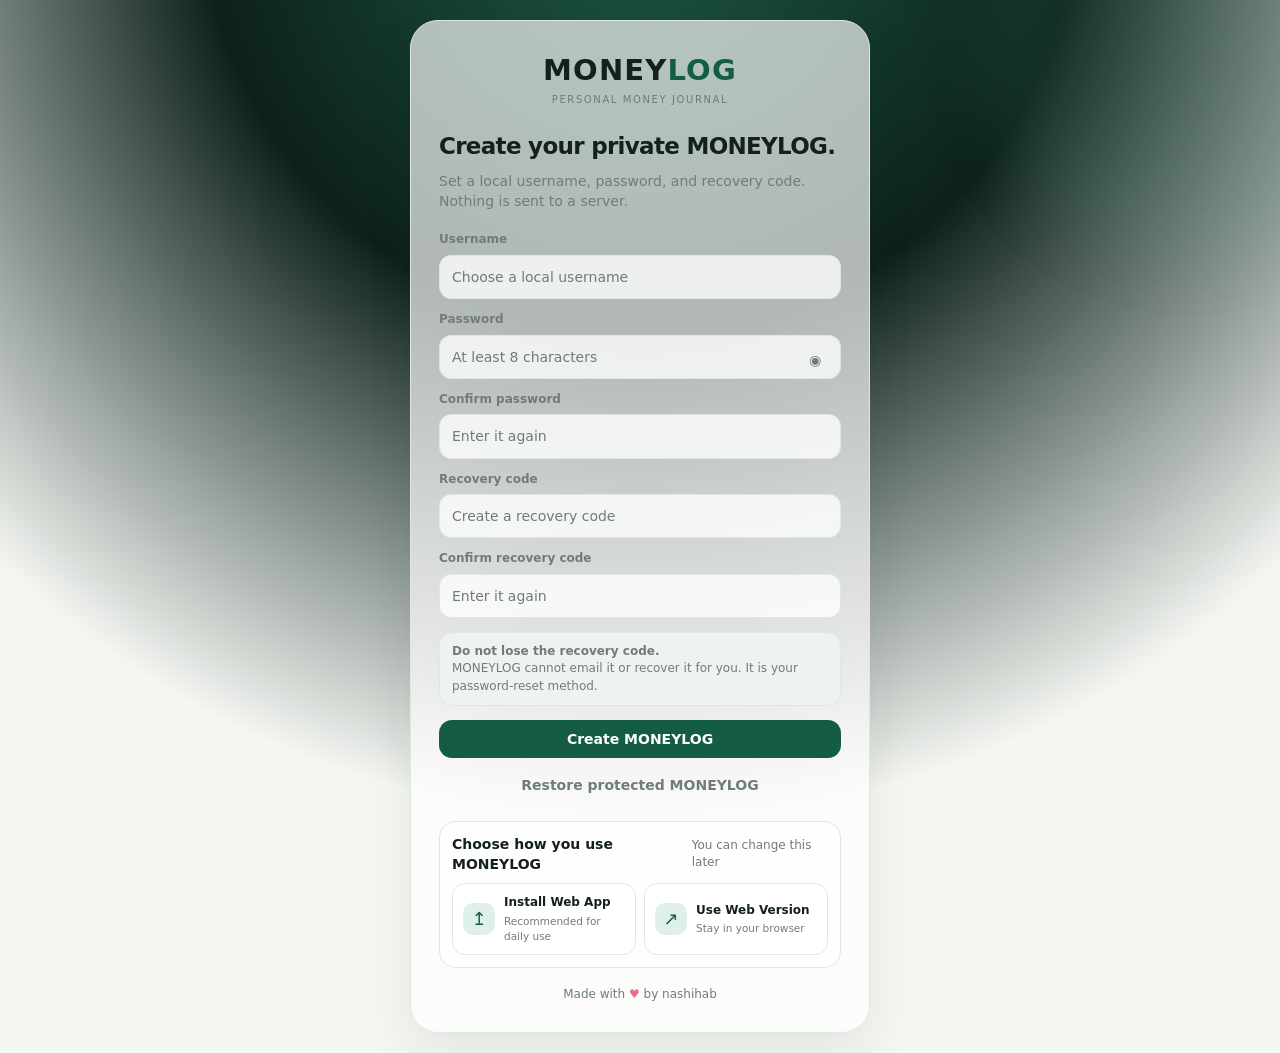
==== commit 6b588d5d: "2.3.0" ====
--- a/index.html
+++ b/index.html
@@ -6,14 +6,14 @@
   <meta name="theme-color" content="#0d211b">
   <meta name="description" content="MONEYLOG - Your money. Your record. Your control.">
   <link rel="manifest" href="manifest.json">
-  <link rel="icon" href="icon.svg">
-  <link rel="stylesheet" href="styles.css">
+  <link rel="icon" href="assets/icon.svg">
+  <link rel="stylesheet" href="assets/styles.css">
   <title>MONEYLOG - Personal Money Journal</title>
 </head>
-<body>
+<body class="moneylog-body">
   <div id="app"></div>
   <div id="toast" class="toast" aria-live="polite"></div>
   <div id="modal-root"></div>
-  <script src="app.js"></script>
+  <script src="assets/app.js"></script>
 </body>
 </html>
--- a/assets/styles.css
+++ b/assets/styles.css
@@ -0,0 +1,136 @@
+:root{
+  --bg:#f4f6f2;--surface:#fff;--surface-2:#eef3ef;--surface-3:#e5ece7;
+  --ink:#13201c;--muted:#6f7d76;--line:#dfe7e1;--brand:#155c47;--brand-2:#0d211b;
+  --brand-soft:#dff0e8;--income:#16724e;--income-soft:#e0f3e9;--expense:#bf5d4f;--expense-soft:#fbe8e4;
+  --warning:#aa6b18;--shadow:0 18px 50px rgba(13,33,27,.08);--radius:18px;--glass-bg:rgba(255,255,255,.68);--glass-border:rgba(255,255,255,.62);--focus:rgba(21,92,71,.16)
+}
+[data-theme="dark"]{
+  --bg:#0d1411;--surface:#141d19;--surface-2:#1b2822;--surface-3:#24342c;
+  --ink:#edf5f0;--muted:#9aa9a1;--line:#2b3a33;--brand:#53b18b;--brand-2:#09120f;
+  --brand-soft:#1b3b2f;--income:#55c18f;--income-soft:#163b2b;--expense:#ef7e70;--expense-soft:#472522;
+  --warning:#efb15d;--shadow:0 20px 55px rgba(0,0,0,.34);--glass-bg:rgba(22,31,27,.78);--glass-border:rgba(173,208,193,.13);--focus:rgba(83,177,139,.22)
+}
+*{box-sizing:border-box}
+html{scroll-behavior:smooth} [data-theme="light"]{color-scheme:light} [data-theme="dark"]{color-scheme:dark}
+body{margin:0;background:radial-gradient(circle at 12% 0%,color-mix(in srgb,var(--brand-soft) 55%,transparent),transparent 28%),radial-gradient(circle at 90% 12%,color-mix(in srgb,var(--brand-soft) 30%,transparent),transparent 24%),var(--bg);color:var(--ink);color-scheme:light;font:14px/1.45 Inter,ui-sans-serif,system-ui,-apple-system,BlinkMacSystemFont,"Segoe UI",sans-serif;min-height:100dvh}
+button,input,select,textarea{font:inherit;color:var(--ink)}button{cursor:pointer}input::placeholder,textarea::placeholder{color:var(--muted);opacity:1}option{background:var(--surface);color:var(--ink)}code{color:var(--brand)}
+button:disabled{cursor:not-allowed;opacity:.55}
+.app-shell{min-height:100dvh;display:grid;grid-template-columns:240px minmax(0,1fr)}
+.sidebar{position:sticky;top:0;height:100dvh;padding:22px 14px 16px;border-right:1px solid var(--line);background:color-mix(in srgb,var(--surface) 88%,transparent);backdrop-filter:blur(18px);-webkit-backdrop-filter:blur(18px);display:flex;flex-direction:column;gap:18px}
+.brand{padding:4px 10px 12px}.brand-name{font-size:18px;font-weight:900;letter-spacing:.04em}.brand-name span{color:var(--brand)}.brand-tag{color:var(--muted);font-size:10px;letter-spacing:.16em;margin-top:2px}
+.nav{display:grid;gap:5px}.nav button,.mobile-nav button{border:0;background:none;color:var(--muted);border-radius:14px;padding:11px 12px;display:flex;align-items:center;gap:11px;text-align:left;font-weight:700}.nav button.active,.nav button:hover,.mobile-nav button.active{background:var(--surface-2);color:var(--brand)}
+.nav-ico{width:20px;height:20px;display:grid;place-items:center}.sidebar-spacer{flex:1}.side-card{border:1px solid var(--line);border-radius:18px;padding:13px;background:var(--surface-2)}.side-card strong{display:block}.side-card small{color:var(--muted)}
+.main{min-width:0;padding:30px clamp(18px,3vw,44px) 120px}.content{max-width:1020px;margin:0 auto}
+.topbar{display:flex;align-items:flex-start;justify-content:space-between;gap:18px;margin-bottom:22px;min-width:0}.top-lock{border:1px solid var(--line);background:var(--glass-bg);backdrop-filter:blur(14px);-webkit-backdrop-filter:blur(14px);color:var(--muted)}.top-lock:hover{color:var(--brand);border-color:color-mix(in srgb,var(--brand) 24%,var(--line))}.add-top{box-shadow:0 10px 24px color-mix(in srgb,var(--brand) 22%,transparent)}.kicker{font-size:10px;letter-spacing:.13em;color:var(--muted);font-weight:850}.page-title{font-size:clamp(25px,3vw,31px);line-height:1.06;margin:5px 0 0;letter-spacing:-.03em}.top-actions{display:flex;gap:8px;flex-wrap:wrap;justify-content:flex-end}
+.btn{border:0;border-radius:13px;padding:9px 13px;font-weight:800;display:inline-flex;align-items:center;justify-content:center;gap:8px}.btn-primary{background:var(--brand);color:#fff}.btn-soft{background:var(--brand-soft);color:var(--brand)}.btn-ghost{background:transparent;color:var(--muted)}.btn-danger{background:var(--expense-soft);color:var(--expense)}.btn-icon{width:42px;height:42px;padding:0}
+.grid{display:grid;gap:14px}.grid-2{grid-template-columns:repeat(2,minmax(0,1fr))}.grid-3{grid-template-columns:repeat(3,minmax(0,1fr))}.grid-4{grid-template-columns:repeat(4,minmax(0,1fr))}
+.card,.account-card,.quick,.table-wrap,.modal,.auth-card{border:1px solid color-mix(in srgb,var(--glass-border) 75%,var(--line));background:var(--glass-bg);backdrop-filter:blur(18px);-webkit-backdrop-filter:blur(18px);box-shadow:0 12px 35px rgba(0,0,0,.04),inset 0 1px 0 rgba(255,255,255,.04);border-radius:var(--radius);padding:18px}.account-card,.quick{padding:14px}.card-title{font-size:14px;font-weight:850}.muted{color:var(--muted)}.mini{font-size:12px;color:var(--muted)}
+.hero{background:linear-gradient(145deg,color-mix(in srgb,var(--brand-2) 92%,transparent),#173c30 72%,#1c4a3a);backdrop-filter:blur(18px);-webkit-backdrop-filter:blur(18px);color:#fff;border-radius:22px;padding:21px;position:relative;overflow:hidden;box-shadow:var(--shadow)}.hero:after{content:"";position:absolute;width:230px;height:230px;border-radius:50%;right:-100px;top:-110px;background:rgba(120,220,180,.1);filter:blur(2px)}.hero .label{color:#b7d8cb}.hero-amount{font-size:clamp(32px,5vw,48px);font-weight:900;letter-spacing:-.05em;margin:8px 0 14px}.hero-row{display:flex;align-items:center;justify-content:space-between;gap:12px;position:relative;z-index:1}
+.stat{padding:15px 16px}.stat .label{font-size:11px;color:var(--muted);font-weight:800;letter-spacing:.08em}.stat strong{display:block;font-size:21px;margin-top:5px}.income{color:var(--income)}.expense{color:var(--expense)}
+.quick-grid{display:grid;grid-template-columns:1.3fr 1fr 1fr;gap:10px}.quick{min-height:76px;border:1px solid var(--line);border-radius:18px;background:var(--surface);padding:14px;text-align:left;display:flex;align-items:center;gap:12px}.quick:hover{transform:translateY(-1px);box-shadow:var(--shadow)}.quick .qicon{width:42px;height:42px;border-radius:13px;display:grid;place-items:center;font-size:21px;background:var(--surface-2)}.quick strong{display:block}.quick small{color:var(--muted)}
+.section{margin-top:18px}.section-head{display:flex;align-items:center;justify-content:space-between;gap:10px;margin-bottom:10px}.section-head h2{font-size:16px;margin:0}.list{display:grid}.row{display:flex;align-items:center;gap:12px}.list-row{display:flex;align-items:center;gap:12px;padding:13px 0;border-bottom:1px solid var(--line)}.list-row:last-child{border-bottom:0}.avatar{width:42px;height:42px;border-radius:13px;display:grid;place-items:center;background:var(--surface-2);flex:none}.grow{flex:1;min-width:0}.grow strong,.truncate{white-space:nowrap;overflow:hidden;text-overflow:ellipsis}.grow strong{display:block}.account-meta{display:flex;align-items:center;gap:8px;margin-top:3px;flex-wrap:wrap}.account-meta small{margin:0}.list-row small{color:var(--muted)}.money{font-weight:850;text-align:right;white-space:nowrap}.money.positive{color:var(--income)}.money.negative{color:var(--expense)}
+.empty{padding:24px 14px;text-align:center;color:var(--muted);border:1px dashed var(--line);border-radius:16px}.empty strong{display:block;color:var(--ink);margin-bottom:4px}
+.accounts-grid{display:grid;grid-template-columns:repeat(3,minmax(0,1fr));gap:10px}.account-card{padding:14px;border:1px solid var(--line);border-radius:17px;background:var(--surface)}.account-card strong{display:block;margin-top:12px;line-height:1.2}.account-card .account-type{display:block;margin-top:3px;color:var(--muted);font-size:12px}.account-card .pill{margin-bottom:2px}.account-card .amount{font-size:21px;font-weight:900;margin:9px 0 3px}.pill{display:inline-flex;align-items:center;gap:6px;border-radius:999px;padding:5px 9px;font-size:11px;font-weight:800;background:var(--surface-2);color:var(--muted)}
+.progress{height:9px;border-radius:999px;background:var(--surface-3);overflow:hidden}.progress span{display:block;height:100%;border-radius:inherit;background:var(--brand)}.goal-grid{display:grid;grid-template-columns:repeat(2,minmax(0,1fr));gap:12px}
+.filters{display:grid;grid-template-columns:2fr repeat(4,minmax(120px,1fr));gap:8px}.input,.select,.textarea{width:100%;border:1px solid var(--line);background:color-mix(in srgb,var(--surface) 78%,transparent);color:var(--ink);border-radius:12px;padding:11px 12px;outline:none}.input:focus,.select:focus,.textarea:focus{border-color:var(--brand);box-shadow:0 0 0 3px color-mix(in srgb,var(--brand) 12%,transparent)}
+.table-wrap{overflow:auto;border:1px solid var(--line);border-radius:20px;background:var(--surface)}table{width:100%;border-collapse:collapse;min-width:680px}th,td{text-align:left;padding:12px 14px;border-bottom:1px solid var(--line);white-space:nowrap}th{font-size:11px;text-transform:uppercase;letter-spacing:.08em;color:var(--muted);background:var(--surface-2)}tbody tr:hover{background:var(--surface-2)}td:last-child,th:last-child{text-align:right}
+.chart{display:grid;gap:12px}.bar-item{display:grid;grid-template-columns:100px 1fr 80px;gap:9px;align-items:center}.bar-track{height:10px;border-radius:99px;background:var(--surface-3);overflow:hidden}.bar-track span{display:block;height:100%;border-radius:inherit;background:var(--brand)}
+.setting-list{display:grid;gap:8px}.setting{display:flex;align-items:center;justify-content:space-between;gap:14px;padding:14px 0;border-bottom:1px solid var(--line)}.setting:last-child{border:0}.setting-title{font-weight:800}.setting-desc{font-size:12px;color:var(--muted);margin-top:2px}.switch{position:relative;width:46px;height:28px;flex:none}.switch input{opacity:0;width:0;height:0}.slider{position:absolute;inset:0;border-radius:99px;background:var(--surface-3);transition:.18s}.slider:before{content:"";position:absolute;width:22px;height:22px;border-radius:50%;left:3px;top:3px;background:#fff;box-shadow:0 2px 8px rgba(0,0,0,.18);transition:.18s}.switch input:checked+.slider{background:var(--brand)}.switch input:checked+.slider:before{transform:translateX(18px)}
+.mobile-nav{display:none;position:fixed;z-index:20;bottom:0;left:0;right:0;padding:7px 8px calc(7px + env(safe-area-inset-bottom));background:color-mix(in srgb,var(--surface) 88%,transparent);backdrop-filter:blur(20px) saturate(140%);-webkit-backdrop-filter:blur(20px) saturate(140%);border-top:1px solid color-mix(in srgb,var(--line) 82%,transparent);box-shadow:0 -8px 24px rgba(13,33,27,.07);justify-content:space-around;gap:2px}.mobile-nav button{display:grid;justify-items:center;align-content:center;gap:3px;font-size:11px;line-height:1;padding:7px 4px;min-width:58px;flex:1;max-width:88px;font-weight:750;color:var(--muted);border:1px solid transparent;background:transparent;border-radius:13px}.mobile-nav .nav-ico{width:30px;height:30px;font-size:24px;line-height:1;display:grid;place-items:center}.mobile-nav button span:not(.nav-ico){font-size:10.5px;line-height:1.1}.mobile-nav button.active{color:var(--brand);background:color-mix(in srgb,var(--brand-soft) 58%,transparent)}.mobile-nav .nav-add{transform:none;filter:none;color:var(--brand)}.nav-add-icon{width:42px;height:42px;border-radius:13px;display:grid;place-items:center;background:var(--brand);border:0;color:#fff;font-size:23px;line-height:1;box-shadow:0 7px 16px rgba(21,92,71,.19)}.nav-add span:last-child{font-size:10.5px;color:var(--brand);margin-top:0}.fab{display:none}
+.modal-backdrop{position:fixed;inset:0;z-index:30;background:rgba(4,11,8,.58);display:grid;place-items:center;padding:18px;backdrop-filter:blur(8px);-webkit-backdrop-filter:blur(8px)}.modal{width:min(680px,100%);max-height:min(92dvh,900px);overflow:auto;background:var(--glass-bg);border:1px solid var(--line);border-radius:24px;box-shadow:0 35px 80px rgba(0,0,0,.28)}.modal.wide{width:min(920px,100%)}.modal-head{padding:18px 20px 13px;display:flex;align-items:flex-start;justify-content:space-between;gap:10px;border-bottom:1px solid var(--line);position:sticky;top:0;background:var(--surface);z-index:2}.modal-head h2{margin:0;font-size:18px}.modal-body{padding:18px 20px 22px}.form-grid{display:grid;gap:12px}.form-grid.two{grid-template-columns:repeat(2,minmax(0,1fr))}.field{display:grid;gap:6px}.field label{font-size:12px;font-weight:800;color:var(--muted)}.field-help{font-size:11px;color:var(--muted)}.choice-row{display:flex;gap:7px;flex-wrap:wrap}.choice{border:1px solid var(--line);background:var(--surface);color:var(--muted);padding:10px 12px;border-radius:12px;font-weight:750}.choice.active{border-color:var(--brand);background:var(--brand-soft);color:var(--brand)}.modal-actions{display:flex;justify-content:flex-end;gap:8px;margin-top:18px;flex-wrap:wrap}
+.auth{min-height:100dvh;display:grid;place-items:center;padding:20px;background:radial-gradient(circle at 50% -10%,#1f5c46 0,#0d211b 33%,var(--bg) 70%);position:relative;overflow:hidden}.auth:before{content:'';position:absolute;width:420px;height:420px;border-radius:50%;background:rgba(82,177,139,.10);filter:blur(30px);top:-160px;right:-120px}.auth-card{width:min(460px,100%);position:relative;z-index:1;background:var(--glass-bg);border-radius:28px;border:1px solid var(--line);padding:28px;box-shadow:var(--shadow)}.auth-brand{text-align:center;margin-bottom:22px}.auth-brand .brand-name{font-size:29px}.auth-title{font-size:23px;letter-spacing:-.03em;margin:8px 0}.auth-copy{color:var(--muted);margin:0 0 20px}.password-wrap{position:relative}.password-wrap .input{padding-right:50px}.reveal{position:absolute;right:7px;top:7px;width:38px;height:38px;border-radius:10px;border:0;background:transparent;color:var(--muted)}
+.lock-overlay{min-height:100dvh;display:grid;place-items:center;padding:20px;background:var(--bg)}
+.update-banner{display:flex;align-items:center;justify-content:space-between;gap:14px;background:var(--brand-soft);border:1px solid color-mix(in srgb,var(--brand) 20%,var(--line));border-radius:18px;padding:13px 15px;margin-bottom:14px}.update-banner strong{display:block}.update-banner small{color:var(--muted)}
+.toast{position:fixed;left:50%;bottom:22px;z-index:80;transform:translate(-50%,20px);background:var(--brand-2);color:#fff;padding:11px 14px;border-radius:12px;opacity:0;pointer-events:none;transition:.22s;max-width:min(420px,90vw);text-align:center}.toast.show{opacity:1;transform:translate(-50%,0)}
+.install-hint{padding:10px 12px;border:1px solid var(--line);border-radius:13px;background:var(--surface-2);color:var(--muted);font-size:12px}.hidden{display:none!important}
+@media(max-width:900px){.app-shell{display:block}.sidebar{display:none}.mobile-nav{display:flex}.main{padding-bottom:118px}.grid-4{grid-template-columns:repeat(2,minmax(0,1fr))}.accounts-grid{grid-template-columns:repeat(2,minmax(0,1fr))}.filters{grid-template-columns:1fr 1fr}.filters .search{grid-column:1/-1}.quick-grid{grid-template-columns:1fr 1fr}.quick:first-child{grid-column:1/-1}}
+@media(max-width:620px){.main{padding:16px 14px 104px}.topbar{align-items:center}.top-actions .optional{display:none}.grid-2,.grid-3,.goal-grid,.form-grid.two{grid-template-columns:1fr}.grid-4{grid-template-columns:1fr 1fr}.hero{padding:20px;border-radius:23px}.hero-amount{font-size:36px}.accounts-grid{grid-template-columns:1fr 1fr}.bar-item{grid-template-columns:82px 1fr 62px}.modal-backdrop{padding:0;align-items:end}.modal{max-height:94dvh;border-radius:24px 24px 0 0}.modal-head{position:sticky}.fab{right:17px;bottom:96px;width:56px;height:56px}.filters{grid-template-columns:1fr}.filters .search{grid-column:auto}.page-title{font-size:25px}.top-actions{gap:5px}.btn{padding:9px 11px}.hero-row{align-items:flex-start}.hero-row .btn{flex:none}}
+@media(max-width:380px){.accounts-grid{grid-template-columns:1fr}.quick-grid{grid-template-columns:1fr}.quick:first-child{grid-column:auto}}
+@media(prefers-reduced-motion:reduce){*{scroll-behavior:auto!important;transition:none!important;animation:none!important}}
+
+.auth-footer{margin-top:18px;text-align:center;color:var(--muted);font-size:12px}.auth-footer span,.app-footer span{color:#e86f8a}.app-footer{max-width:1020px;margin:0 auto;padding:0 18px 28px;text-align:center;color:var(--muted);font-size:12px}.install-choice-grid{display:grid;grid-template-columns:1fr 1fr;gap:12px;margin-top:16px}.install-option{display:flex;align-items:center;gap:12px;text-align:left;padding:15px;border:1px solid var(--line);background:var(--surface);color:var(--ink);border-radius:18px}.install-option:hover{border-color:var(--brand);transform:translateY(-1px)}.install-option-icon{width:42px;height:42px;border-radius:14px;background:var(--brand-soft);color:var(--brand);display:grid;place-items:center;font-size:22px;flex:none}.install-option strong,.install-option small{display:block}.install-option small{color:var(--muted);margin-top:2px}.web-warning{margin-top:14px;padding:12px 13px;border-radius:15px;background:color-mix(in srgb,var(--warning) 12%,var(--surface));border:1px solid color-mix(in srgb,var(--warning) 28%,var(--line));color:var(--ink);font-size:12px}.glass{background:var(--glass-bg)!important;backdrop-filter:blur(18px);-webkit-backdrop-filter:blur(18px)}
+@media(max-width:620px){.install-choice-grid{grid-template-columns:1fr}.app-footer{padding-bottom:20px}}
+
+.hero-date{margin-top:9px;font-size:12px;color:#d4e6df;font-weight:800;letter-spacing:.01em}.install-option-primary{border-color:color-mix(in srgb,var(--brand) 35%,var(--line));background:linear-gradient(145deg,var(--brand-soft),var(--surface));box-shadow:0 10px 25px rgba(21,92,71,.10)}.install-option-primary .install-option-icon{background:var(--brand);color:#fff}.install-guide{display:grid;gap:10px;margin-top:14px}.guide-step{padding:13px 14px;border:1px solid var(--line);border-radius:15px;background:var(--surface-2)}.guide-step strong{display:block;margin-bottom:3px}.guide-step span{color:var(--muted);font-size:12px}.about-summary{display:grid;grid-template-columns:repeat(3,minmax(0,1fr));gap:10px;margin:14px 0}.about-summary>div{padding:12px 13px;border:1px solid var(--line);border-radius:15px;background:var(--surface-2)}.about-summary strong{display:block}.about-summary small{display:block;color:var(--muted);margin-top:4px}.developer-footer{display:flex;align-items:center;justify-content:space-between;gap:12px;padding-top:14px;border-top:1px solid var(--line)}.developer-footer strong{display:block}.developer-footer small{display:block;color:var(--muted);margin-top:2px}.heart{color:#e86f8a}.developer-footer a{text-decoration:none;color:#fff}@media(max-width:700px){.about-summary{grid-template-columns:1fr}.developer-footer{align-items:flex-start;flex-direction:column}.developer-footer .btn{width:100%}}
+
+[data-theme=dark] .input,[data-theme=dark] .select,[data-theme=dark] .textarea{background:#111a16;color:#f1f7f3;border-color:#34463d}
+[data-theme=dark] .select option{background:#111a16;color:#f1f7f3}
+[data-theme=dark] .card,[data-theme=dark] .account-card,[data-theme=dark] .quick,[data-theme=dark] .modal,[data-theme=dark] .auth-card{box-shadow:0 18px 45px rgba(0,0,0,.28),inset 0 1px 0 rgba(214,241,228,.025)}
+[data-theme=dark] .install-option{background:#16221d;color:#f1f7f3;border-color:#32443b}
+[data-theme=dark] .install-option small,[data-theme=dark] .web-warning{color:#b8c9c0}
+[data-theme=dark] .guide-step{background:#17231e}
+.installed-status{padding:10px 12px;border-radius:13px;background:var(--brand-soft);color:var(--brand);font-size:12px;font-weight:750}
+.install-choice-grid .install-option{min-height:96px;cursor:pointer;transition:transform .16s ease,box-shadow .16s ease,border-color .16s ease}
+.install-choice-grid .install-option:hover{box-shadow:0 12px 26px rgba(13,33,27,.10)}
+@media(max-width:620px){.mobile-nav button{min-width:0;padding:6px 3px}.mobile-nav .nav-ico{width:30px;height:30px;font-size:24px}.nav-add-icon{width:42px;height:42px}}
+
+.recommended-badge{display:inline-block;font-style:normal;font-size:10px;letter-spacing:.03em;text-transform:uppercase;margin-left:6px;padding:3px 6px;border-radius:999px;background:var(--brand);color:#fff;vertical-align:1px}.install-option-primary strong{color:var(--ink)}
+
+/* 2.1.3 interaction and mobile polish */
+[data-theme=dark] body{color-scheme:dark;background:radial-gradient(circle at 12% 0%,rgba(58,126,98,.13),transparent 28%),radial-gradient(circle at 92% 8%,rgba(46,103,82,.10),transparent 24%),#0c1310}
+[data-theme=dark] .mobile-nav{box-shadow:0 -14px 38px rgba(0,0,0,.34);border-top-color:rgba(180,210,197,.11)}
+[data-theme=dark] .nav-add-icon{border-color:#0c1310;box-shadow:0 14px 28px rgba(0,0,0,.34)}
+[data-theme=dark] .hero{box-shadow:0 24px 60px rgba(0,0,0,.34)}
+[data-theme=dark] .top-lock{background:rgba(19,29,24,.82);color:#a9b9b1}
+@media(max-width:620px){.top-actions{align-items:center}.top-lock{width:42px!important;height:42px!important}.mobile-nav{padding-left:6px;padding-right:6px}.mobile-nav button{min-width:58px;padding:6px 4px}.mobile-nav .nav-ico{width:36px;height:36px;font-size:30px}.mobile-nav .nav-add{min-width:0}.page-title{max-width:60vw}.top-actions .optional{display:none}}
+
+.top-lock{font-size:17px}.top-lock[aria-label]{line-height:1}
+[data-theme=dark] .top-lock{background:rgba(17,27,22,.85);border-color:rgba(180,210,197,.14);color:#d2ded8}
+[data-theme=dark] .nav-add-icon{background:#4cab84;box-shadow:0 8px 18px rgba(0,0,0,.28)}
+
+/* 2.2.0 clean utility + protection pass */
+.icon-svg{width:18px;height:18px;display:block;flex:none}
+.top-lock{position:relative;width:48px!important;height:48px!important;padding:0!important;border:0!important;border-radius:50%!important;background:color-mix(in srgb,var(--glass-bg) 86%,transparent)!important;box-shadow:0 10px 24px rgba(13,33,27,.08),inset 0 1px 0 rgba(255,255,255,.72);display:grid!important;place-items:center;transition:transform .18s ease,box-shadow .18s ease,border-color .18s ease;color:var(--brand)!important}
+.top-lock:before{content:"";position:absolute;inset:2px;border-radius:50%;border:1px solid color-mix(in srgb,var(--brand) 20%,var(--line));pointer-events:none}
+.top-lock:after{content:"Lock";position:absolute;right:calc(100% + 9px);top:50%;transform:translateY(-50%) translateX(4px);opacity:0;pointer-events:none;background:var(--brand-2);color:#fff;border-radius:9px;padding:5px 7px;font-size:10px;font-weight:800;letter-spacing:.02em;box-shadow:0 8px 20px rgba(0,0,0,.14);transition:opacity .16s ease,transform .16s ease}
+.top-lock:hover,.top-lock:focus-visible{transform:translateY(-1px);box-shadow:0 14px 28px rgba(13,33,27,.13),inset 0 1px 0 rgba(255,255,255,.78)}
+.top-lock:hover:after,.top-lock:focus-visible:after{opacity:1;transform:translateY(-50%) translateX(0)}
+.top-lock-circle{width:24px;height:24px;display:grid;place-items:center}
+.top-lock-circle .icon-svg{width:19px;height:19px}
+.quality-strip{display:flex;align-items:center;gap:7px;flex-wrap:wrap;margin:0 0 13px}
+.quality-chip{display:inline-flex;align-items:center;gap:6px;border:1px solid var(--line);background:color-mix(in srgb,var(--glass-bg) 85%,transparent);backdrop-filter:blur(12px);-webkit-backdrop-filter:blur(12px);color:var(--muted);border-radius:999px;padding:5px 8px;font-size:10px;font-weight:800;letter-spacing:.01em}
+.quality-chip.is-online{color:var(--brand)}
+.quality-chip i,.status-dot{width:7px;height:7px;border-radius:50%;background:var(--warning);box-shadow:0 0 0 3px color-mix(in srgb,var(--warning) 12%,transparent);display:inline-block}
+.quality-chip.is-online i,.status-dot.good{background:var(--income);box-shadow:0 0 0 3px color-mix(in srgb,var(--income) 12%,transparent)}
+.quality-icon{display:grid;place-items:center}.quality-icon .icon-svg{width:13px;height:13px}
+.quality-installed{color:var(--brand);border-color:color-mix(in srgb,var(--brand) 18%,var(--line))}
+.data-shield-card{overflow:hidden;position:relative}
+.data-shield-card:after{content:"";position:absolute;width:170px;height:170px;border-radius:50%;right:-85px;top:-80px;background:color-mix(in srgb,var(--brand-soft) 60%,transparent);filter:blur(2px);pointer-events:none}
+.shield-grid{display:grid;grid-template-columns:minmax(0,1fr) auto;gap:18px;align-items:center}
+.shield-grid p{margin:6px 0 10px;font-size:12px;max-width:680px}
+.shield-status{display:flex;align-items:center;gap:8px;font-size:12px;font-weight:750;color:var(--muted)}
+.shield-actions{display:flex;gap:7px;flex-wrap:wrap;justify-content:flex-end;position:relative;z-index:1}
+.shield-actions .btn{white-space:nowrap}
+.update-banner{box-shadow:0 8px 22px rgba(21,92,71,.07);padding:12px 13px;border-radius:16px}
+.update-banner small{display:block;margin-top:2px}
+.update-lead{margin:0 0 14px}.update-notes{display:grid;gap:8px}.update-notes>div{display:flex;gap:9px;align-items:flex-start;padding:10px 11px;border:1px solid var(--line);border-radius:12px;background:var(--surface-2);font-size:12px}.update-notes>div>span{color:var(--brand);font-weight:900;line-height:1.2}.update-progress{display:grid;justify-items:center;text-align:center;gap:9px;padding:12px 5px 5px}.update-progress>span{max-width:430px;color:var(--muted);font-size:12px}.update-spinner{width:34px;height:34px;border-radius:50%;border:3px solid color-mix(in srgb,var(--brand) 16%,var(--line));border-top-color:var(--brand);animation:spin .85s linear infinite}.update-steps{display:flex;align-items:center;justify-content:center;gap:7px;margin-top:8px}.update-steps span{padding:4px 7px;border-radius:999px;background:var(--surface-2);color:var(--muted);font-size:10px;font-weight:800}.update-steps span.active{background:var(--brand-soft);color:var(--brand)}
+@keyframes spin{to{transform:rotate(360deg)}}
+[data-theme=dark] .top-lock{box-shadow:0 10px 24px rgba(0,0,0,.28),inset 0 1px 0 rgba(215,242,231,.05)}
+[data-theme=dark] .top-lock:before{border-color:rgba(172,212,194,.16)}
+[data-theme=dark] .quality-chip{background:rgba(18,28,23,.78);border-color:rgba(180,210,197,.12)}
+[data-theme=dark] .top-lock:after{background:#f0f6f2;color:#12201b}
+[data-theme=dark] .data-shield-card:after{background:rgba(83,177,139,.12)}
+[data-theme=dark] .update-notes>div{background:#17231e}
+@media(max-width:700px){.shield-grid{grid-template-columns:1fr;gap:12px}.shield-actions{justify-content:flex-start}.quality-strip{margin-bottom:11px}.top-lock:after{display:none}}
+@media(max-width:520px){.quality-chip{font-size:9.5px;padding:5px 7px}.top-lock{width:44px!important;height:44px!important}.top-lock-circle{width:22px;height:22px}.top-lock-circle .icon-svg{width:18px;height:18px}.update-banner{align-items:flex-start}.update-banner .btn{flex:none}.update-notes>div{font-size:11.5px}}
+
+.nav-add-icon{width:36px;height:36px;border-radius:12px}
+.shield-prompt{padding:11px 12px;border:1px solid var(--line);background:var(--surface-2);border-radius:14px;margin:13px 0}.shield-prompt>div{display:flex;align-items:center;gap:10px}.shield-prompt-icon{width:34px;height:34px;border-radius:11px;display:grid;place-items:center;background:var(--brand-soft);color:var(--brand);flex:none}.shield-prompt-icon .icon-svg{width:16px;height:16px}.shield-prompt strong,.shield-prompt small{display:block}.shield-prompt small{color:var(--muted);font-size:11px;margin-top:2px}
+
+/* 2.3.0 safety and onboarding */
+.auth-access{margin-top:16px;padding:12px;border:1px solid var(--line);border-radius:17px;background:color-mix(in srgb,var(--glass-bg) 76%,transparent)}
+.auth-access-head{display:flex;align-items:center;justify-content:space-between;gap:10px;margin-bottom:9px}
+.auth-access-grid{display:grid;grid-template-columns:1fr 1fr;gap:8px}
+.auth-access-option{display:flex;align-items:center;gap:9px;text-align:left;padding:10px;border:1px solid var(--line);background:var(--surface);color:var(--ink);border-radius:13px;cursor:pointer;transition:border-color .16s ease,transform .16s ease,box-shadow .16s ease}
+.auth-access-option:hover,.auth-access-option:focus-visible{border-color:color-mix(in srgb,var(--brand) 35%,var(--line));transform:translateY(-1px);box-shadow:0 8px 18px rgba(13,33,27,.07);outline:none}
+.auth-access-option.is-active{border-color:color-mix(in srgb,var(--brand) 35%,var(--line));background:var(--brand-soft)}
+.auth-access-icon{width:32px;height:32px;border-radius:10px;display:grid;place-items:center;background:var(--brand-soft);color:var(--brand);font-size:18px;flex:none}
+.auth-access-option strong,.auth-access-option small{display:block}.auth-access-option strong{font-size:12px}.auth-access-option small{margin-top:2px;color:var(--muted);font-size:10.5px}
+.quality-risk{color:var(--warning);border-color:color-mix(in srgb,var(--warning) 24%,var(--line));background:color-mix(in srgb,var(--warning) 6%,var(--glass-bg))}
+.quality-safe{color:var(--brand);border-color:color-mix(in srgb,var(--brand) 18%,var(--line))}
+.safety-checks{display:grid;grid-template-columns:repeat(3,minmax(0,1fr));gap:7px;margin-top:11px}
+.safety-check{display:flex;align-items:center;gap:6px;padding:7px 8px;border:1px solid var(--line);border-radius:11px;background:var(--surface-2);font-size:10px;color:var(--muted);font-weight:750}
+.safety-check strong{font-size:12px;color:var(--brand)}
+@media(max-width:620px){.auth-access-grid{grid-template-columns:1fr}.auth-access-head{align-items:flex-start;flex-direction:column;gap:2px}.safety-checks{grid-template-columns:1fr}}
+[data-theme=dark] .auth-access-option{background:#16221d;border-color:#32443b}
+[data-theme=dark] .auth-access{background:rgba(18,28,23,.76)}
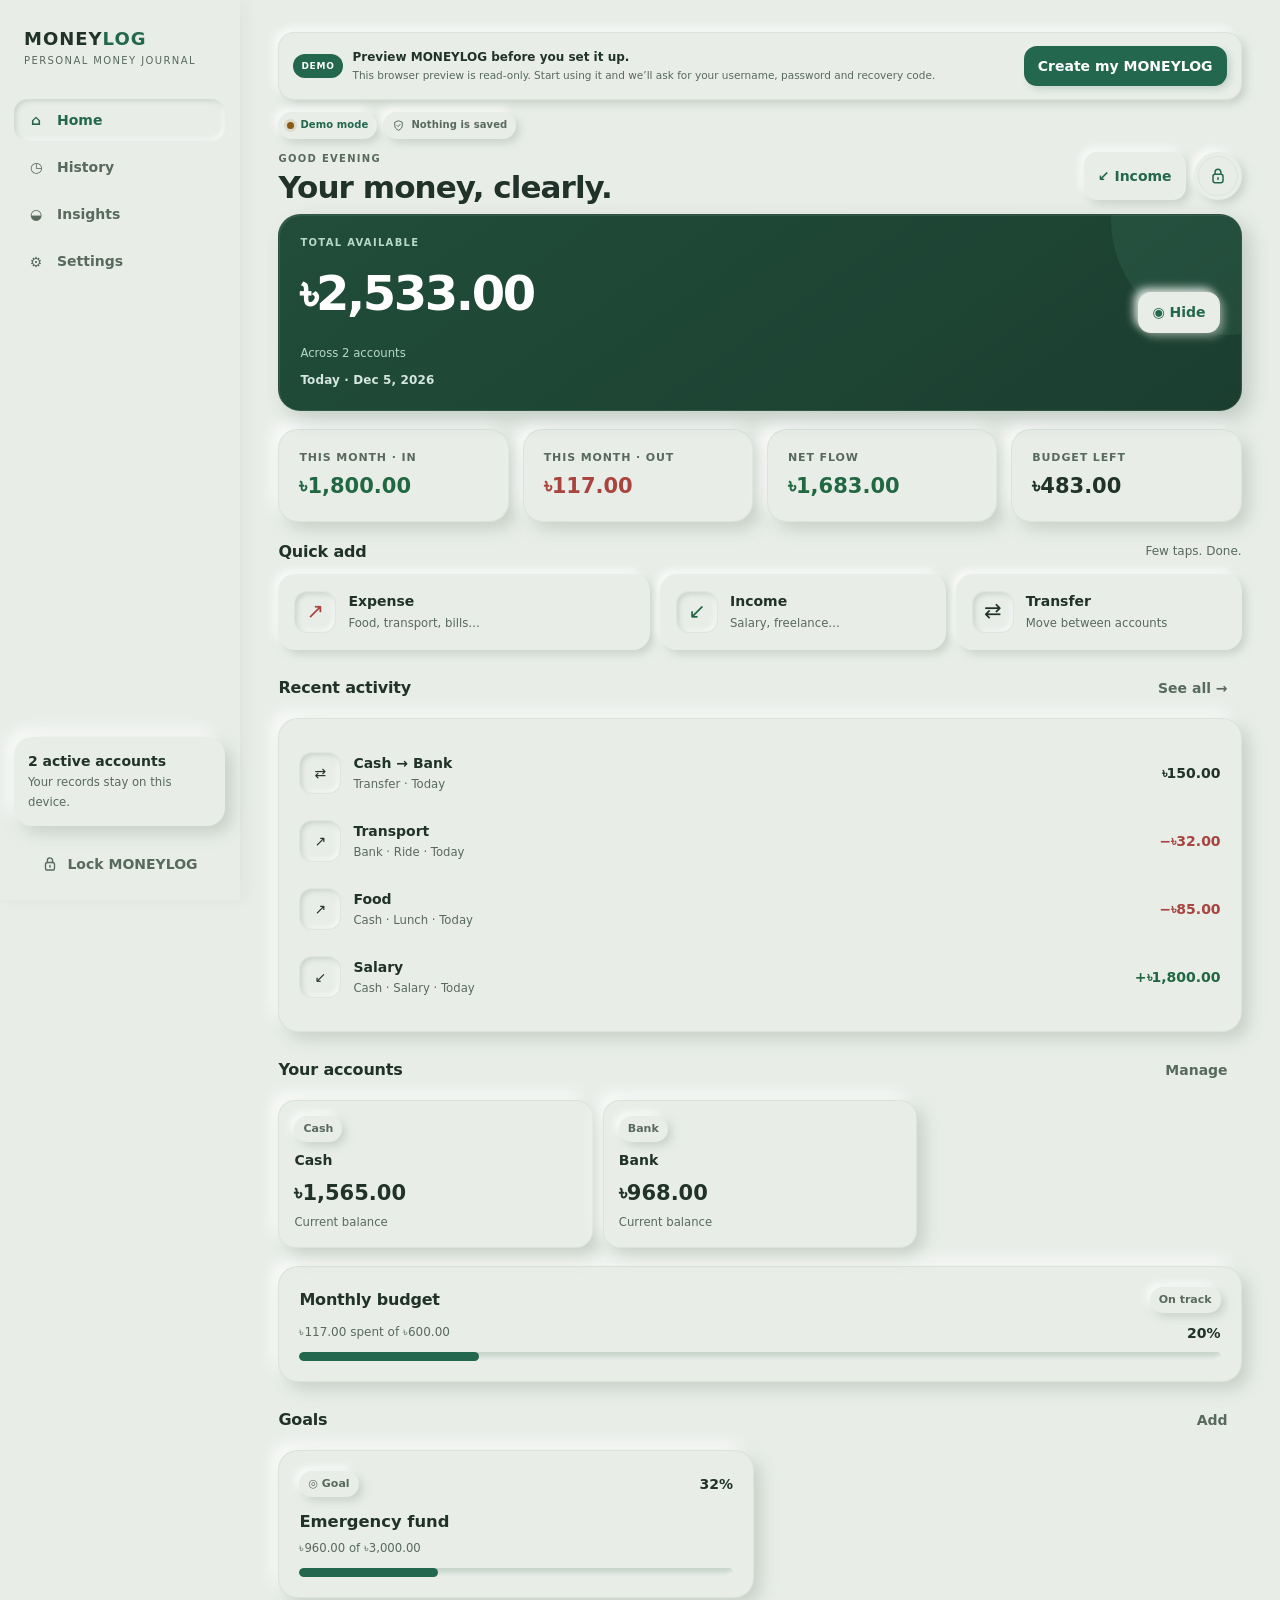
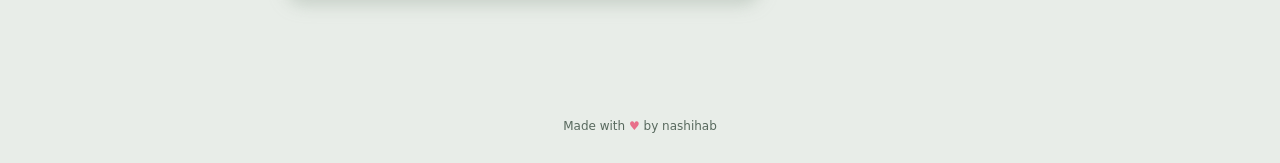
==== commit 7387e26c: "2.6.0" ====
--- a/index.html
+++ b/index.html
@@ -3,7 +3,11 @@
 <head>
   <meta charset="utf-8">
   <meta name="viewport" content="width=device-width,initial-scale=1,viewport-fit=cover">
-  <meta name="theme-color" content="#0d211b">
+  <meta name="theme-color" content="#24674f">
+  <meta name="color-scheme" content="light dark">
+  <meta name="referrer" content="no-referrer">
+  <meta http-equiv="Permissions-Policy" content="camera=(), microphone=(), geolocation=(), payment=(), usb=()">
+  <meta http-equiv="Content-Security-Policy" content="default-src 'self'; script-src 'self'; style-src 'self' 'unsafe-inline'; img-src 'self' data: blob:; font-src 'self' data:; connect-src 'self'; manifest-src 'self'; worker-src 'self'; object-src 'none'; base-uri 'self'; form-action 'self'">
   <meta name="description" content="MONEYLOG - Your money. Your record. Your control.">
   <link rel="manifest" href="manifest.json">
   <link rel="icon" href="assets/icon.svg">
--- a/assets/styles.css
+++ b/assets/styles.css
@@ -21,7 +21,7 @@
 .nav{display:grid;gap:5px}.nav button,.mobile-nav button{border:0;background:none;color:var(--muted);border-radius:14px;padding:11px 12px;display:flex;align-items:center;gap:11px;text-align:left;font-weight:700}.nav button.active,.nav button:hover,.mobile-nav button.active{background:var(--surface-2);color:var(--brand)}
 .nav-ico{width:20px;height:20px;display:grid;place-items:center}.sidebar-spacer{flex:1}.side-card{border:1px solid var(--line);border-radius:18px;padding:13px;background:var(--surface-2)}.side-card strong{display:block}.side-card small{color:var(--muted)}
 .main{min-width:0;padding:30px clamp(18px,3vw,44px) 120px}.content{max-width:1020px;margin:0 auto}
-.topbar{display:flex;align-items:flex-start;justify-content:space-between;gap:18px;margin-bottom:22px;min-width:0}.top-lock{border:1px solid var(--line);background:var(--glass-bg);backdrop-filter:blur(14px);-webkit-backdrop-filter:blur(14px);color:var(--muted)}.top-lock:hover{color:var(--brand);border-color:color-mix(in srgb,var(--brand) 24%,var(--line))}.add-top{box-shadow:0 10px 24px color-mix(in srgb,var(--brand) 22%,transparent)}.kicker{font-size:10px;letter-spacing:.13em;color:var(--muted);font-weight:850}.page-title{font-size:clamp(25px,3vw,31px);line-height:1.06;margin:5px 0 0;letter-spacing:-.03em}.top-actions{display:flex;gap:8px;flex-wrap:wrap;justify-content:flex-end}
+.topbar{display:flex;align-items:flex-start;justify-content:space-between;gap:18px;margin-bottom:22px;min-width:0}.top-lock{border:1px solid var(--line);background:var(--glass-bg);backdrop-filter:blur(14px);-webkit-backdrop-filter:blur(14px);color:var(--muted)}.top-lock:hover{color:var(--brand);border-color:color-mix(in srgb,var(--brand) 24%,var(--line))}.kicker{font-size:10px;letter-spacing:.13em;color:var(--muted);font-weight:850}.page-title{font-size:clamp(25px,3vw,31px);line-height:1.06;margin:5px 0 0;letter-spacing:-.03em}.top-actions{display:flex;gap:8px;flex-wrap:wrap;justify-content:flex-end}
 .btn{border:0;border-radius:13px;padding:9px 13px;font-weight:800;display:inline-flex;align-items:center;justify-content:center;gap:8px}.btn-primary{background:var(--brand);color:#fff}.btn-soft{background:var(--brand-soft);color:var(--brand)}.btn-ghost{background:transparent;color:var(--muted)}.btn-danger{background:var(--expense-soft);color:var(--expense)}.btn-icon{width:42px;height:42px;padding:0}
 .grid{display:grid;gap:14px}.grid-2{grid-template-columns:repeat(2,minmax(0,1fr))}.grid-3{grid-template-columns:repeat(3,minmax(0,1fr))}.grid-4{grid-template-columns:repeat(4,minmax(0,1fr))}
 .card,.account-card,.quick,.table-wrap,.modal,.auth-card{border:1px solid color-mix(in srgb,var(--glass-border) 75%,var(--line));background:var(--glass-bg);backdrop-filter:blur(18px);-webkit-backdrop-filter:blur(18px);box-shadow:0 12px 35px rgba(0,0,0,.04),inset 0 1px 0 rgba(255,255,255,.04);border-radius:var(--radius);padding:18px}.account-card,.quick{padding:14px}.card-title{font-size:14px;font-weight:850}.muted{color:var(--muted)}.mini{font-size:12px;color:var(--muted)}
@@ -36,9 +36,8 @@
 .table-wrap{overflow:auto;border:1px solid var(--line);border-radius:20px;background:var(--surface)}table{width:100%;border-collapse:collapse;min-width:680px}th,td{text-align:left;padding:12px 14px;border-bottom:1px solid var(--line);white-space:nowrap}th{font-size:11px;text-transform:uppercase;letter-spacing:.08em;color:var(--muted);background:var(--surface-2)}tbody tr:hover{background:var(--surface-2)}td:last-child,th:last-child{text-align:right}
 .chart{display:grid;gap:12px}.bar-item{display:grid;grid-template-columns:100px 1fr 80px;gap:9px;align-items:center}.bar-track{height:10px;border-radius:99px;background:var(--surface-3);overflow:hidden}.bar-track span{display:block;height:100%;border-radius:inherit;background:var(--brand)}
 .setting-list{display:grid;gap:8px}.setting{display:flex;align-items:center;justify-content:space-between;gap:14px;padding:14px 0;border-bottom:1px solid var(--line)}.setting:last-child{border:0}.setting-title{font-weight:800}.setting-desc{font-size:12px;color:var(--muted);margin-top:2px}.switch{position:relative;width:46px;height:28px;flex:none}.switch input{opacity:0;width:0;height:0}.slider{position:absolute;inset:0;border-radius:99px;background:var(--surface-3);transition:.18s}.slider:before{content:"";position:absolute;width:22px;height:22px;border-radius:50%;left:3px;top:3px;background:#fff;box-shadow:0 2px 8px rgba(0,0,0,.18);transition:.18s}.switch input:checked+.slider{background:var(--brand)}.switch input:checked+.slider:before{transform:translateX(18px)}
-.mobile-nav{display:none;position:fixed;z-index:20;bottom:0;left:0;right:0;padding:7px 8px calc(7px + env(safe-area-inset-bottom));background:color-mix(in srgb,var(--surface) 88%,transparent);backdrop-filter:blur(20px) saturate(140%);-webkit-backdrop-filter:blur(20px) saturate(140%);border-top:1px solid color-mix(in srgb,var(--line) 82%,transparent);box-shadow:0 -8px 24px rgba(13,33,27,.07);justify-content:space-around;gap:2px}.mobile-nav button{display:grid;justify-items:center;align-content:center;gap:3px;font-size:11px;line-height:1;padding:7px 4px;min-width:58px;flex:1;max-width:88px;font-weight:750;color:var(--muted);border:1px solid transparent;background:transparent;border-radius:13px}.mobile-nav .nav-ico{width:30px;height:30px;font-size:24px;line-height:1;display:grid;place-items:center}.mobile-nav button span:not(.nav-ico){font-size:10.5px;line-height:1.1}.mobile-nav button.active{color:var(--brand);background:color-mix(in srgb,var(--brand-soft) 58%,transparent)}.mobile-nav .nav-add{transform:none;filter:none;color:var(--brand)}.nav-add-icon{width:42px;height:42px;border-radius:13px;display:grid;place-items:center;background:var(--brand);border:0;color:#fff;font-size:23px;line-height:1;box-shadow:0 7px 16px rgba(21,92,71,.19)}.nav-add span:last-child{font-size:10.5px;color:var(--brand);margin-top:0}.fab{display:none}
-.modal-backdrop{position:fixed;inset:0;z-index:30;background:rgba(4,11,8,.58);display:grid;place-items:center;padding:18px;backdrop-filter:blur(8px);-webkit-backdrop-filter:blur(8px)}.modal{width:min(680px,100%);max-height:min(92dvh,900px);overflow:auto;background:var(--glass-bg);border:1px solid var(--line);border-radius:24px;box-shadow:0 35px 80px rgba(0,0,0,.28)}.modal.wide{width:min(920px,100%)}.modal-head{padding:18px 20px 13px;display:flex;align-items:flex-start;justify-content:space-between;gap:10px;border-bottom:1px solid var(--line);position:sticky;top:0;background:var(--surface);z-index:2}.modal-head h2{margin:0;font-size:18px}.modal-body{padding:18px 20px 22px}.form-grid{display:grid;gap:12px}.form-grid.two{grid-template-columns:repeat(2,minmax(0,1fr))}.field{display:grid;gap:6px}.field label{font-size:12px;font-weight:800;color:var(--muted)}.field-help{font-size:11px;color:var(--muted)}.choice-row{display:flex;gap:7px;flex-wrap:wrap}.choice{border:1px solid var(--line);background:var(--surface);color:var(--muted);padding:10px 12px;border-radius:12px;font-weight:750}.choice.active{border-color:var(--brand);background:var(--brand-soft);color:var(--brand)}.modal-actions{display:flex;justify-content:flex-end;gap:8px;margin-top:18px;flex-wrap:wrap}
-.auth{min-height:100dvh;display:grid;place-items:center;padding:20px;background:radial-gradient(circle at 50% -10%,#1f5c46 0,#0d211b 33%,var(--bg) 70%);position:relative;overflow:hidden}.auth:before{content:'';position:absolute;width:420px;height:420px;border-radius:50%;background:rgba(82,177,139,.10);filter:blur(30px);top:-160px;right:-120px}.auth-card{width:min(460px,100%);position:relative;z-index:1;background:var(--glass-bg);border-radius:28px;border:1px solid var(--line);padding:28px;box-shadow:var(--shadow)}.auth-brand{text-align:center;margin-bottom:22px}.auth-brand .brand-name{font-size:29px}.auth-title{font-size:23px;letter-spacing:-.03em;margin:8px 0}.auth-copy{color:var(--muted);margin:0 0 20px}.password-wrap{position:relative}.password-wrap .input{padding-right:50px}.reveal{position:absolute;right:7px;top:7px;width:38px;height:38px;border-radius:10px;border:0;background:transparent;color:var(--muted)}
+.mobile-nav{display:none;position:fixed;z-index:20;bottom:0;left:0;right:0;padding:7px 8px calc(7px + env(safe-area-inset-bottom));background:color-mix(in srgb,var(--surface) 88%,transparent);backdrop-filter:blur(20px) saturate(140%);-webkit-backdrop-filter:blur(20px) saturate(140%);border-top:1px solid color-mix(in srgb,var(--line) 82%,transparent);box-shadow:0 -8px 24px rgba(13,33,27,.07);justify-content:space-around;gap:2px}.mobile-nav button{display:grid;justify-items:center;align-content:center;gap:3px;font-size:11px;line-height:1;padding:7px 4px;min-width:58px;flex:1;max-width:88px;font-weight:750;color:var(--muted);border:1px solid transparent;background:transparent;border-radius:13px}.mobile-nav .nav-ico{width:30px;height:30px;font-size:24px;line-height:1;display:grid;place-items:center}.mobile-nav button span:not(.nav-ico){font-size:10.5px;line-height:1.1}.mobile-nav button.active{color:var(--brand);background:color-mix(in srgb,var(--brand-soft) 58%,transparent)}.mobile-nav .nav-add{transform:none;filter:none;color:var(--brand)}.nav-add-icon{width:42px;height:42px;border-radius:13px;display:grid;place-items:center;background:var(--brand);border:0;color:#fff;font-size:23px;line-height:1;box-shadow:0 7px 16px rgba(21,92,71,.19)}.nav-add span:last-child{font-size:10.5px;color:var(--brand);margin-top:0}.modal-backdrop{position:fixed;inset:0;z-index:30;background:rgba(4,11,8,.58);display:grid;place-items:center;padding:18px;backdrop-filter:blur(8px);-webkit-backdrop-filter:blur(8px)}.modal{width:min(680px,100%);max-height:min(92dvh,900px);overflow:auto;background:var(--glass-bg);border:1px solid var(--line);border-radius:24px;box-shadow:0 35px 80px rgba(0,0,0,.28)}.modal.wide{width:min(920px,100%)}.modal-head{padding:18px 20px 13px;display:flex;align-items:flex-start;justify-content:space-between;gap:10px;border-bottom:1px solid var(--line);position:sticky;top:0;background:var(--surface);z-index:2}.modal-head h2{margin:0;font-size:18px}.modal-body{padding:18px 20px 22px}.form-grid{display:grid;gap:12px}.form-grid.two{grid-template-columns:repeat(2,minmax(0,1fr))}.field{display:grid;gap:6px}.field label{font-size:12px;font-weight:800;color:var(--muted)}.field-help{font-size:11px;color:var(--muted)}.choice-row{display:flex;gap:7px;flex-wrap:wrap}.choice{border:1px solid var(--line);background:var(--surface);color:var(--muted);padding:10px 12px;border-radius:12px;font-weight:750}.choice.active{border-color:var(--brand);background:var(--brand-soft);color:var(--brand)}.modal-actions{display:flex;justify-content:flex-end;gap:8px;margin-top:18px;flex-wrap:wrap}
+.auth{height:var(--moneylog-vh,100dvh);min-height:100svh;display:flex;justify-content:center;align-items:flex-start;padding:clamp(18px,5vh,44px) 20px calc(28px + env(safe-area-inset-bottom));background:radial-gradient(circle at 50% -10%,#1f5c46 0,#0d211b 33%,var(--bg) 70%);position:relative;overflow-x:hidden;overflow-y:auto;overscroll-behavior:contain;-webkit-overflow-scrolling:touch}.auth:before{content:'';position:absolute;width:420px;height:420px;border-radius:50%;background:rgba(82,177,139,.10);filter:blur(30px);top:-160px;right:-120px;pointer-events:none}.auth-card{width:min(460px,100%);position:relative;z-index:1;background:var(--glass-bg);border-radius:28px;border:1px solid var(--line);padding:28px;box-shadow:var(--shadow);margin:0 auto 24px}.auth-brand{text-align:center;margin-bottom:22px}.auth-brand .brand-name{font-size:29px}.auth-title{font-size:23px;letter-spacing:-.03em;margin:8px 0}.auth-copy{color:var(--muted);margin:0 0 20px}.password-wrap{position:relative}.password-wrap .input{padding-right:50px}.reveal{position:absolute;right:7px;top:7px;width:38px;height:38px;border-radius:10px;border:0;background:transparent;color:var(--muted)}
 .lock-overlay{min-height:100dvh;display:grid;place-items:center;padding:20px;background:var(--bg)}
 .update-banner{display:flex;align-items:center;justify-content:space-between;gap:14px;background:var(--brand-soft);border:1px solid color-mix(in srgb,var(--brand) 20%,var(--line));border-radius:18px;padding:13px 15px;margin-bottom:14px}.update-banner strong{display:block}.update-banner small{color:var(--muted)}
 .toast{position:fixed;left:50%;bottom:22px;z-index:80;transform:translate(-50%,20px);background:var(--brand-2);color:#fff;padding:11px 14px;border-radius:12px;opacity:0;pointer-events:none;transition:.22s;max-width:min(420px,90vw);text-align:center}.toast.show{opacity:1;transform:translate(-50%,0)}
@@ -117,7 +116,7 @@
 .nav-add-icon{width:36px;height:36px;border-radius:12px}
 .shield-prompt{padding:11px 12px;border:1px solid var(--line);background:var(--surface-2);border-radius:14px;margin:13px 0}.shield-prompt>div{display:flex;align-items:center;gap:10px}.shield-prompt-icon{width:34px;height:34px;border-radius:11px;display:grid;place-items:center;background:var(--brand-soft);color:var(--brand);flex:none}.shield-prompt-icon .icon-svg{width:16px;height:16px}.shield-prompt strong,.shield-prompt small{display:block}.shield-prompt small{color:var(--muted);font-size:11px;margin-top:2px}
 
-/* 2.3.0 safety and onboarding */
+/* onboarding and safety controls */
 .auth-access{margin-top:16px;padding:12px;border:1px solid var(--line);border-radius:17px;background:color-mix(in srgb,var(--glass-bg) 76%,transparent)}
 .auth-access-head{display:flex;align-items:center;justify-content:space-between;gap:10px;margin-bottom:9px}
 .auth-access-grid{display:grid;grid-template-columns:1fr 1fr;gap:8px}
@@ -134,3 +133,350 @@
 @media(max-width:620px){.auth-access-grid{grid-template-columns:1fr}.auth-access-head{align-items:flex-start;flex-direction:column;gap:2px}.safety-checks{grid-template-columns:1fr}}
 [data-theme=dark] .auth-access-option{background:#16221d;border-color:#32443b}
 [data-theme=dark] .auth-access{background:rgba(18,28,23,.76)}
+
+
+/* responsive layout hardening */
+:root{--mobile-nav-space:78px}
+body.modal-open{overflow:hidden}
+.auth{overscroll-behavior:contain}
+.auth-card{margin:24px auto}
+.topbar{flex-wrap:wrap}
+.topbar>div:first-child{min-width:0}
+.top-actions{min-width:0}
+.update-banner>div{min-width:0}
+.update-banner small{display:-webkit-box;-webkit-box-orient:vertical;-webkit-line-clamp:2;overflow:hidden;word-break:break-word}
+.mobile-nav{padding-bottom:calc(7px + env(safe-area-inset-bottom));padding-bottom:max(7px,calc(7px + env(safe-area-inset-bottom)))}
+.toast{bottom:22px;max-width:min(420px,calc(100vw - 28px));}
+@media(max-width:900px){
+  .main{padding-bottom:calc(var(--mobile-nav-space) + 28px + env(safe-area-inset-bottom));}
+}
+@media(max-width:620px){
+  .main{padding-bottom:calc(var(--mobile-nav-space) + 20px + env(safe-area-inset-bottom));}
+  .topbar{align-items:flex-start;gap:10px;margin-bottom:16px}
+  .topbar>div:first-child{width:100%}
+  .page-title{max-width:none}
+  .top-actions{width:100%;justify-content:flex-end;gap:6px}
+  .top-actions .select{flex:1;min-width:0;max-width:calc(100% - 50px)}
+  .top-lock{flex:none}
+  .update-banner{grid-template-columns:1fr;gap:9px}
+  .update-banner .btn{justify-self:start}
+  .toast{bottom:calc(var(--mobile-nav-space) + 12px + env(safe-area-inset-bottom));}
+}
+@media(max-width:390px){
+  .auth{padding:14px}
+  .auth-card{padding:22px 18px;border-radius:22px;margin:0 auto 24px}
+  .auth-title{font-size:21px}
+  .auth-copy{font-size:13px}
+  .auth-access{padding:10px}
+  .auth-access-option{padding:9px}
+  .auth-access-icon{width:30px;height:30px}
+  .topbar{gap:8px}
+  .top-actions .select{font-size:12px}
+}
+@media(max-width:340px){
+  .mobile-nav{gap:0;padding-left:2px;padding-right:2px}
+  .mobile-nav button{min-width:0;padding-left:2px;padding-right:2px}
+  .mobile-nav .nav-ico{width:29px;height:29px;font-size:24px}
+  .nav-add-icon{width:32px;height:32px;border-radius:10px;font-size:19px}
+  .mobile-nav button span:not(.nav-ico),.nav-add span:last-child{font-size:9.5px}
+  .auth-access-option small{font-size:10px}
+}
+@media(prefers-reduced-motion:reduce){.quick:hover,.install-option:hover,.auth-access-option:hover,.top-lock:hover{transform:none!important}}
+
+
+/* MONEYLOG visual system */
+:root{
+  --shadow-soft:0 8px 28px rgba(13,33,27,.055);
+  --shadow-float:0 14px 34px rgba(13,33,27,.095);
+  --panel-border:color-mix(in srgb,var(--line) 82%,transparent);
+}
+body{background:radial-gradient(circle at 8% 0%,color-mix(in srgb,var(--brand-soft) 38%,transparent),transparent 25%),radial-gradient(circle at 96% 8%,color-mix(in srgb,var(--brand-soft) 20%,transparent),transparent 22%),var(--bg);}
+.btn{white-space:nowrap;min-height:38px;padding:9px 13px;border:1px solid transparent;transition:transform .16s ease,box-shadow .16s ease,border-color .16s ease,background .16s ease}
+.btn-primary{box-shadow:0 6px 18px color-mix(in srgb,var(--brand) 18%,transparent)}
+.btn-primary:hover,.btn-soft:hover,.btn-ghost:hover,.btn-danger:hover{transform:translateY(-1px)}
+.btn-soft{border-color:color-mix(in srgb,var(--brand) 11%,var(--line))}
+.btn-ghost{border-color:transparent}
+.card,.account-card,.quick,.table-wrap,.modal,.auth-card{box-shadow:var(--shadow-soft),inset 0 1px 0 rgba(255,255,255,.12);border-color:var(--panel-border)}
+.section-head h2{letter-spacing:-.012em}
+.quality-strip{gap:6px}
+.quality-chip{box-shadow:0 2px 10px rgba(13,33,27,.035)}
+.top-lock{width:48px!important;height:48px!important;padding:0!important;border-radius:50%!important;border:1px solid color-mix(in srgb,var(--brand) 18%,var(--line))!important;box-shadow:var(--shadow-float),inset 0 1px 0 rgba(255,255,255,.74)!important;position:relative;overflow:visible}
+.top-lock:before{inset:3px}
+.top-lock:after{content:'Lock';}
+.top-lock-circle{width:30px;height:30px}
+.top-lock-circle .icon-svg{width:20px;height:20px}
+.update-banner{display:grid;grid-template-columns:minmax(0,1fr) auto;align-items:center;gap:14px;margin-bottom:15px;border:1px solid color-mix(in srgb,var(--brand) 16%,var(--line));background:linear-gradient(135deg,color-mix(in srgb,var(--brand-soft) 52%,var(--glass-bg)),var(--glass-bg));box-shadow:0 10px 28px rgba(21,92,71,.065)}
+.update-banner strong{display:block;font-size:13px}
+.update-kicker{display:block;font-size:9px;letter-spacing:.12em;color:var(--brand);font-weight:900;margin-bottom:2px}
+.update-banner small{color:var(--muted);line-height:1.35}
+.update-check-btn{min-width:96px}
+.data-shield-card{padding:20px}
+.shield-head{margin-bottom:16px}
+.shield-heading{display:flex;align-items:center;gap:10px}
+.shield-heading h2{margin:0}
+.shield-heading-icon{width:34px;height:34px;border-radius:11px;display:grid;place-items:center;background:var(--brand-soft);color:var(--brand);box-shadow:inset 0 1px 0 rgba(255,255,255,.35)}
+.shield-heading-icon .icon-svg{width:17px;height:17px}
+.shield-badge{display:inline-flex;align-items:center;gap:6px;border:1px solid color-mix(in srgb,var(--warning) 24%,var(--line));background:color-mix(in srgb,var(--warning) 7%,var(--glass-bg));color:var(--warning);border-radius:999px;padding:5px 8px;font-size:10px;font-weight:850;white-space:nowrap}
+.shield-badge.is-safe{color:var(--brand);border-color:color-mix(in srgb,var(--brand) 20%,var(--line));background:color-mix(in srgb,var(--brand-soft) 65%,var(--glass-bg))}
+.shield-grid{display:grid;grid-template-columns:minmax(0,1fr) auto;align-items:end;gap:20px}
+.shield-copy{min-width:0}
+.shield-copy>strong{display:block;font-size:15px;letter-spacing:-.01em}
+.shield-copy p{margin:5px 0 12px;max-width:720px;line-height:1.5}
+.safety-checks{display:flex;align-items:center;gap:7px;flex-wrap:nowrap;overflow-x:auto;scrollbar-width:none;margin:0;padding:0 0 2px}
+.safety-checks::-webkit-scrollbar{display:none}
+.safety-check{display:inline-flex;align-items:center;gap:6px;flex:0 0 auto;white-space:nowrap;padding:7px 9px;border:1px solid var(--line);border-radius:10px;background:var(--surface-2);font-size:10px;color:var(--muted);font-weight:750}
+.safety-check strong{font-size:10px;color:var(--brand);letter-spacing:.05em}
+.shield-actions{display:flex;align-items:center;justify-content:flex-end;gap:7px;flex-wrap:wrap}
+.shield-actions .btn{min-width:max-content}
+.shield-status{display:flex;align-items:center;gap:7px;margin-top:13px;padding-top:12px;border-top:1px solid var(--line);font-size:11px;color:var(--muted);font-weight:700}
+.update-progress{min-height:190px}
+.update-steps span{min-width:58px;text-align:center}
+.auth-card{box-shadow:0 30px 70px rgba(13,33,27,.16),inset 0 1px 0 rgba(255,255,255,.25)}
+.auth-access{box-shadow:inset 0 1px 0 rgba(255,255,255,.3)}
+.auth-access-option{min-width:0}
+.auth-access-option strong,.auth-access-option small{white-space:nowrap;overflow:hidden;text-overflow:ellipsis}
+@media(max-width:760px){
+  .main{padding-left:14px;padding-right:14px}
+  .shield-grid{grid-template-columns:1fr;gap:13px}
+  .shield-actions{justify-content:flex-start}
+}
+@media(max-width:620px){
+  .topbar{margin-bottom:14px}
+  .top-actions{width:100%}
+  .update-banner{grid-template-columns:minmax(0,1fr) auto;gap:8px;padding:11px 12px}
+  .update-banner .btn{justify-self:end}
+  .shield-actions{display:grid;grid-template-columns:1fr 1fr;width:100%}
+  .shield-actions .btn{width:100%}
+  .shield-actions .btn:last-child:only-child{grid-column:1 / -1}
+  .shield-actions .btn:last-child:nth-child(3){grid-column:1 / -1}
+  .shield-status{line-height:1.35}
+  .safety-checks{margin-right:-1px}
+}
+@media(max-width:430px){
+  .top-actions{gap:6px}
+  .top-actions .select{min-width:0;flex:1}
+  .top-lock{width:44px!important;height:44px!important}
+  .top-lock-circle{width:26px;height:26px}
+  .top-lock-circle .icon-svg{width:18px;height:18px}
+  .update-banner{grid-template-columns:minmax(0,1fr) auto}
+  .update-banner small{font-size:10px}
+  .update-banner .btn{padding:8px 10px}
+  .data-shield-card{padding:16px}
+  .shield-badge{font-size:9px}
+}
+@media(max-width:360px){
+  .auth{padding:10px}
+  .auth-card{padding:20px 15px;border-radius:22px;margin-bottom:24px}
+  .auth-access-grid{gap:6px}
+  .auth-access-option{padding:9px}
+  .auth-access-option small{display:none}
+  .shield-actions{grid-template-columns:1fr}
+  .shield-actions .btn{grid-column:1!important}
+  .update-banner{grid-template-columns:1fr}
+  .update-banner .btn{justify-self:start}
+}
+[data-theme=dark] .update-banner{background:linear-gradient(135deg,rgba(27,59,47,.72),rgba(20,29,25,.9))}
+[data-theme=dark] .shield-heading-icon{box-shadow:inset 0 1px 0 rgba(215,242,231,.04)}
+[data-theme=dark] .shield-badge.is-safe{background:rgba(83,177,139,.11)}
+
+/* 2.5.x visual polish */
+.home-topbar{margin-bottom:10px}.home-topbar + .hero{margin-top:0}.content{padding-top:2px}.demo-banner{display:flex;align-items:center;justify-content:space-between;gap:14px;margin:0 0 12px;padding:13px 14px;border:1px solid color-mix(in srgb,var(--brand) 17%,var(--line));border-radius:16px;background:linear-gradient(135deg,color-mix(in srgb,var(--brand-soft) 60%,var(--glass-bg)),var(--glass-bg));box-shadow:0 8px 24px rgba(21,92,71,.055)}.demo-banner>div{display:flex;align-items:center;gap:10px;min-width:0}.demo-banner strong,.demo-banner small{display:block}.demo-banner strong{font-size:12px}.demo-banner small{color:var(--muted);font-size:10.5px;margin-top:2px}.demo-badge{display:grid;place-items:center;min-width:42px;height:24px;padding:0 8px;border-radius:999px;background:var(--brand);color:#fff;font-size:9px;font-weight:900;letter-spacing:.08em}.auth-access-option.auth-demo-option{text-decoration:none}.demo-signup-points{display:grid;grid-template-columns:repeat(3,1fr);gap:7px;margin:14px 0}.demo-signup-points>div{padding:9px 10px;border:1px solid var(--line);background:var(--surface-2);border-radius:12px}.demo-signup-points strong,.demo-signup-points span{display:block}.demo-signup-points strong{font-size:11px}.demo-signup-points span{font-size:10px;color:var(--muted);margin-top:2px}.quality-risk{color:var(--warning);border-color:color-mix(in srgb,var(--warning) 24%,var(--line));background:color-mix(in srgb,var(--warning) 6%,var(--glass-bg))}.quality-safe{color:var(--brand);border-color:color-mix(in srgb,var(--brand) 18%,var(--line))}@media(max-width:620px){.demo-banner{align-items:flex-start;flex-direction:column}.demo-banner .btn{width:100%}.demo-signup-points{grid-template-columns:1fr}.home-topbar{margin-bottom:9px}}
+[data-theme=dark] .demo-banner{background:linear-gradient(135deg,rgba(27,59,47,.72),rgba(20,29,25,.88))}
+
+
+/* 2.5.x functional polish */
+.btn,.quick,.account-card,.nav button,.mobile-nav button,.auth-access-option,.install-option,.top-lock,.input,.select,.textarea,.card{transition:transform .18s ease,box-shadow .18s ease,border-color .18s ease,background-color .18s ease,color .18s ease,opacity .18s ease}
+.btn:not(:disabled):active,.quick:active,.account-card:active,.auth-access-option:active,.install-option:active{transform:translateY(1px);transition-duration:.08s}
+.home-topbar{flex-wrap:nowrap}
+.home-topbar>div:first-child{width:auto;flex:1;min-width:0}
+.home-topbar .top-actions{width:auto;flex:none;flex-wrap:nowrap}
+@media(max-width:620px){.home-topbar{align-items:center;gap:8px;margin-bottom:10px}.home-topbar .top-actions{width:auto;justify-content:flex-end}.home-topbar .page-title{max-width:calc(100vw - 92px)}.home-topbar .top-lock{width:42px!important;height:42px!important}.home-topbar + .hero{margin-top:0}}
+@media(prefers-reduced-motion:reduce){.btn,.quick,.account-card,.nav button,.mobile-nav button,.auth-access-option,.install-option,.top-lock,.input,.select,.textarea,.card{transition:none}.btn:not(:disabled):active,.quick:active,.account-card:active,.auth-access-option:active,.install-option:active{transform:none}}
+
+
+/* 2.5.2 keyboard-safe authentication */
+html,body{overflow-x:hidden}
+.auth .input:focus,.auth button:focus-visible{scroll-margin-bottom:28px}
+@media(max-width:620px){
+  .auth{padding-left:14px;padding-right:14px}
+  .auth-card{width:min(460px,100%);margin-bottom:32px}
+}
+@media(prefers-reduced-motion:reduce){.auth{scroll-behavior:auto}.auth .input:focus{scroll-margin-bottom:16px}}
+
+/* MONEYLOG 2.6.0 | restrained neumorphic design system */
+:root{
+  --bg:#e8ede8;
+  --surface:#e8ede8;
+  --surface-2:#e1e8e1;
+  --surface-3:#d6e0d7;
+  --ink:#203229;
+  --muted:#617469;
+  --line:#d3ddd4;
+  --brand:#24674f;
+  --brand-2:#1e4b39;
+  --brand-soft:#dcebe0;
+  --income:#24744d;
+  --income-soft:#dceddf;
+  --expense:#b34e46;
+  --expense-soft:#f1dedb;
+  --warning:#895915;
+  --glass-bg:#e8ede8;
+  --glass-border:rgba(255,255,255,.68);
+  --focus:rgba(36,103,79,.22);
+  --neo-raised:7px 7px 16px rgba(178,191,179,.62),-7px -7px 16px rgba(255,255,255,.86);
+  --neo-raised-sm:4px 4px 9px rgba(178,191,179,.58),-4px -4px 9px rgba(255,255,255,.82);
+  --neo-inset:inset 4px 4px 9px rgba(178,191,179,.60),inset -4px -4px 9px rgba(255,255,255,.84);
+  --neo-inset-sm:inset 2px 2px 5px rgba(178,191,179,.58),inset -2px -2px 5px rgba(255,255,255,.78);
+  --radius:20px;
+}
+[data-theme="dark"]{
+  --bg:#19221c;
+  --surface:#1c271f;
+  --surface-2:#202e25;
+  --surface-3:#152019;
+  --ink:#e8f1e9;
+  --muted:#a2b4a7;
+  --line:#2d4033;
+  --brand:#87cba5;
+  --brand-2:#12251a;
+  --brand-soft:#294635;
+  --income:#8fd3a5;
+  --income-soft:#213c2a;
+  --expense:#f09587;
+  --expense-soft:#432a29;
+  --warning:#e9bf79;
+  --glass-bg:#1c271f;
+  --glass-border:rgba(255,255,255,.035);
+  --focus:rgba(135,203,165,.24);
+  --neo-raised:7px 7px 16px rgba(8,13,10,.48),-7px -7px 16px rgba(42,58,47,.46);
+  --neo-raised-sm:4px 4px 9px rgba(8,13,10,.44),-4px -4px 9px rgba(42,58,47,.42);
+  --neo-inset:inset 4px 4px 9px rgba(8,13,10,.48),inset -4px -4px 9px rgba(42,58,47,.42);
+  --neo-inset-sm:inset 2px 2px 5px rgba(8,13,10,.42),inset -2px -2px 5px rgba(42,58,47,.38);
+}
+html{scroll-behavior:smooth;scroll-padding-top:18px}
+body{background:var(--bg);color:var(--ink);color-scheme:light;overscroll-behavior-y:none}
+[data-theme="dark"] body{color-scheme:dark}
+button,input,select,textarea{accent-color:var(--brand)}
+:focus-visible{outline:3px solid var(--focus);outline-offset:3px}
+::selection{background:var(--brand-soft);color:var(--ink)}
+
+/* Panels use raised surfaces, while editable fields use a pressed-in surface. */
+.sidebar{background:var(--surface);border-right-color:transparent;box-shadow:5px 0 14px rgba(40,57,44,.045);backdrop-filter:none;-webkit-backdrop-filter:none}
+.card,.account-card,.quick,.table-wrap,.modal,.auth-card,.side-card,.auth-access,.demo-banner,.data-shield-card{
+  background:var(--surface);
+  border:1px solid color-mix(in srgb,var(--line) 62%,transparent);
+  box-shadow:var(--neo-raised);
+  backdrop-filter:none;
+  -webkit-backdrop-filter:none;
+}
+.card,.table-wrap{border-radius:var(--radius)}
+.account-card,.quick{border-radius:17px}
+.card{padding:20px}
+.account-card,.quick{padding:15px}
+.side-card{background:var(--surface);border-color:transparent}
+.brand-name{letter-spacing:.055em}
+.brand-tag{letter-spacing:.14em}
+.nav button,.mobile-nav button{transition:background-color .14s ease,color .14s ease,transform .14s ease}
+.nav button.active,.mobile-nav button.active{background:var(--surface);color:var(--brand);box-shadow:var(--neo-inset-sm)}
+.nav button:hover,.mobile-nav button:hover{background:var(--surface);color:var(--brand)}
+
+.btn{min-height:40px;border:1px solid transparent;border-radius:13px;box-shadow:none;transition:transform .14s ease,background-color .14s ease,border-color .14s ease,color .14s ease}
+.btn-primary{background:var(--brand);color:#fff;box-shadow:3px 3px 7px rgba(45,91,64,.18),-2px -2px 5px rgba(255,255,255,.30)}
+[data-theme="dark"] .btn-primary{color:#102218;box-shadow:3px 3px 7px rgba(0,0,0,.24),-2px -2px 5px rgba(255,255,255,.035)}
+.btn-soft{background:var(--surface);color:var(--brand);border-color:transparent;box-shadow:var(--neo-raised-sm)}
+.btn-ghost{background:transparent;color:var(--muted)}
+.btn-danger{background:var(--surface);color:var(--expense);box-shadow:var(--neo-raised-sm)}
+.btn:not(:disabled):active{transform:translateY(1px);box-shadow:var(--neo-inset-sm)}
+.btn-primary:not(:disabled):active{box-shadow:inset 2px 2px 5px rgba(0,0,0,.18)}
+.btn:focus-visible{outline-offset:3px}
+.btn-icon{min-width:42px}
+
+.card,.account-card,.quick,.table-wrap,.modal,.auth-card,.side-card,.auth-access,.demo-banner{transition:transform .15s ease,border-color .15s ease,background-color .15s ease}
+.quick{background:var(--surface);box-shadow:var(--neo-raised-sm);border-color:transparent}
+.quick:hover,.account-card:hover{transform:translateY(-1px);box-shadow:var(--neo-raised)}
+.quick:active,.account-card:active{transform:translateY(0);box-shadow:var(--neo-inset-sm)}
+.quick .qicon,.avatar,.auth-access-icon,.shield-heading-icon,.shield-prompt-icon{background:var(--surface);box-shadow:var(--neo-inset-sm);border:1px solid color-mix(in srgb,var(--line) 48%,transparent)}
+.pill,.quality-chip,.safety-check{background:var(--surface);border-color:transparent;box-shadow:var(--neo-raised-sm)}
+.pill{color:var(--muted)}
+.hero{background:linear-gradient(145deg,#214d3a 0%,#1b3e30 100%);border:1px solid rgba(255,255,255,.08);box-shadow:8px 8px 20px rgba(28,58,41,.19),-3px -3px 8px rgba(255,255,255,.15),inset 1px 1px 0 rgba(255,255,255,.08);backdrop-filter:none;-webkit-backdrop-filter:none}
+[data-theme="dark"] .hero{background:linear-gradient(145deg,#253b2d 0%,#1c2e23 100%);box-shadow:8px 8px 20px rgba(0,0,0,.24),-3px -3px 8px rgba(255,255,255,.025),inset 1px 1px 0 rgba(255,255,255,.04)}
+.hero:after{filter:none;opacity:.8}
+.hero-amount{font-variant-numeric:tabular-nums;overflow-wrap:anywhere}
+.stat strong,.account-card .amount,.money,.hero-amount{font-feature-settings:"tnum" 1,"lnum" 1}
+
+.input,.select,.textarea{background:var(--surface);border:1px solid color-mix(in srgb,var(--line) 64%,transparent);box-shadow:var(--neo-inset-sm);border-radius:12px;min-height:42px}
+.textarea{min-height:86px;resize:vertical}
+.input:focus,.select:focus,.textarea:focus{border-color:color-mix(in srgb,var(--brand) 42%,var(--line));box-shadow:var(--neo-inset-sm),0 0 0 3px var(--focus)}
+input[type="checkbox"],input[type="radio"]{accent-color:var(--brand)}
+option{background:var(--surface);color:var(--ink)}
+.password-wrap .input{padding-right:46px}
+.reveal{background:var(--surface);box-shadow:var(--neo-raised-sm);border:0;border-radius:10px}
+
+.progress,.bar-track{background:var(--surface-3);box-shadow:var(--neo-inset-sm)}
+.progress span,.bar-track span{transition:width .2s ease}
+.table-wrap{box-shadow:var(--neo-raised);background:var(--surface)}
+table{border-collapse:separate;border-spacing:0}
+th{background:var(--surface-2)}
+tbody tr:hover{background:color-mix(in srgb,var(--brand-soft) 36%,var(--surface))}
+.empty{background:color-mix(in srgb,var(--surface-2) 60%,transparent);border-color:var(--line)}
+.setting{border-bottom-color:color-mix(in srgb,var(--line) 78%,transparent)}
+.slider{background:var(--surface-3);box-shadow:var(--neo-inset-sm)}
+.slider:before{background:var(--surface);box-shadow:var(--neo-raised-sm)}
+.switch input:checked+.slider{background:var(--brand-soft)}
+
+.top-lock{background:var(--surface)!important;border-color:transparent!important;box-shadow:var(--neo-raised-sm)!important;backdrop-filter:none!important;-webkit-backdrop-filter:none!important}
+.top-lock:before{border-color:color-mix(in srgb,var(--line) 60%,transparent)}
+.quality-chip{backdrop-filter:none;-webkit-backdrop-filter:none}
+.quality-chip.is-online,.quality-safe{color:var(--brand)}
+.update-banner{background:var(--surface);box-shadow:var(--neo-raised-sm);border-color:transparent}
+[data-theme="dark"] .update-banner{background:var(--surface)}
+.update-banner .btn{box-shadow:var(--neo-raised-sm)}
+.data-shield-card{box-shadow:var(--neo-raised)}
+.data-shield-card:after{filter:none;opacity:.35}
+.shield-heading-icon{color:var(--brand)}
+.shield-badge{box-shadow:var(--neo-inset-sm)}
+.auth{background:var(--bg);min-height:100dvh}
+.auth-card{background:var(--surface);box-shadow:var(--neo-raised);border-color:transparent}
+.auth-access{background:var(--surface);box-shadow:var(--neo-inset-sm)}
+.auth-access-option{background:var(--surface);border-color:transparent;box-shadow:var(--neo-raised-sm)}
+.auth-access-option:hover,.auth-access-option:focus-visible{box-shadow:var(--neo-raised);transform:translateY(-1px)}
+.auth-access-option.is-active{background:var(--brand-soft);box-shadow:var(--neo-inset-sm);color:var(--ink)}
+.demo-banner{background:var(--surface);box-shadow:var(--neo-raised-sm)}
+.demo-signup-points>div{background:var(--surface);border-color:transparent;box-shadow:var(--neo-inset-sm)}
+.modal{box-shadow:var(--neo-raised);border-color:transparent}
+.modal-backdrop{background:rgba(20,35,26,.46);backdrop-filter:blur(3px);-webkit-backdrop-filter:blur(3px)}
+.toast{box-shadow:var(--neo-raised);border:1px solid var(--line)}
+
+/* Keep visual effects inexpensive on smaller devices. */
+@media(max-width:900px){
+  .sidebar{backdrop-filter:none;-webkit-backdrop-filter:none}
+  .card,.account-card,.quick,.table-wrap,.modal,.auth-card,.side-card,.auth-access,.demo-banner{backdrop-filter:none;-webkit-backdrop-filter:none}
+  .main{padding-top:22px}
+}
+@media(max-width:620px){
+  .main{padding-left:16px;padding-right:16px;padding-top:18px}
+  .card{padding:17px}
+  .hero{padding:19px;border-radius:20px}
+  .mobile-nav{background:var(--surface);border-top:1px solid var(--line);box-shadow:0 -5px 16px rgba(34,50,38,.08);backdrop-filter:none;-webkit-backdrop-filter:none}
+  [data-theme="dark"] .mobile-nav{box-shadow:0 -5px 16px rgba(0,0,0,.22)}
+  .mobile-nav button.active{box-shadow:var(--neo-inset-sm)}
+  .update-banner{background:var(--surface)}
+  .modal-backdrop{padding:10px}
+}
+@media(max-width:390px){
+  .main{padding-left:12px;padding-right:12px}
+  .card{padding:15px}
+  .hero{padding:16px}
+  .hero-amount{font-size:clamp(29px,8vw,38px)}
+  .auth-card{box-shadow:var(--neo-raised-sm)}
+}
+@media(hover:none){.quick:hover,.account-card:hover,.auth-access-option:hover{transform:none}}
+@media(prefers-reduced-motion:reduce){
+  html{scroll-behavior:auto}
+  *,*::before,*::after{animation-duration:.001ms!important;animation-iteration-count:1!important;scroll-behavior:auto!important;transition-duration:.001ms!important}
+}
+@media(hover:hover){.btn-soft:hover,.btn-danger:hover,.top-lock:hover,.auth-access-option:hover{box-shadow:var(--neo-raised)}.btn-ghost:hover{background:var(--surface);box-shadow:var(--neo-raised-sm)}}
+.auth-access-option,.top-lock{transition:transform .14s ease,border-color .14s ease,background-color .14s ease,color .14s ease}
+/* Readable text accents and a low-cost authentication canvas. */
+:root{--muted:#58695e;--income:#216842;--expense:#a8433d}
+.auth:before{display:none;filter:none}
